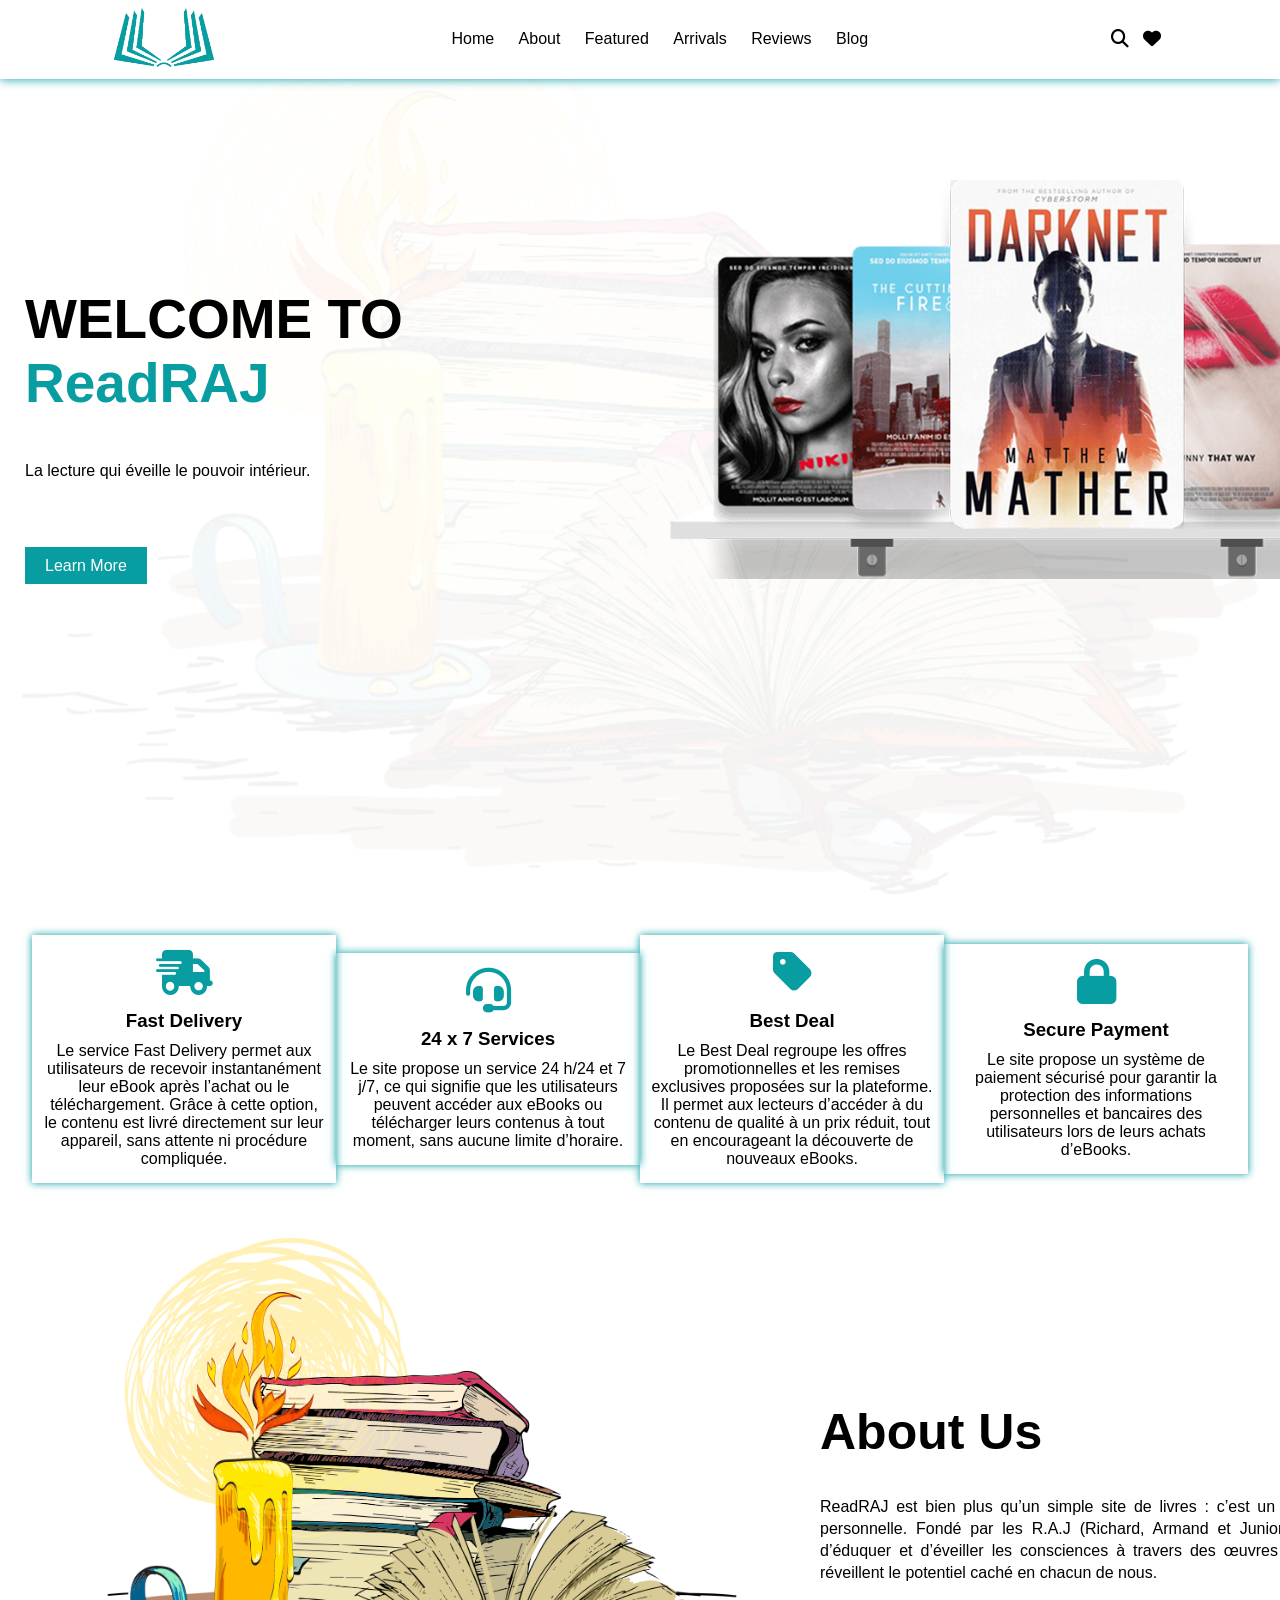
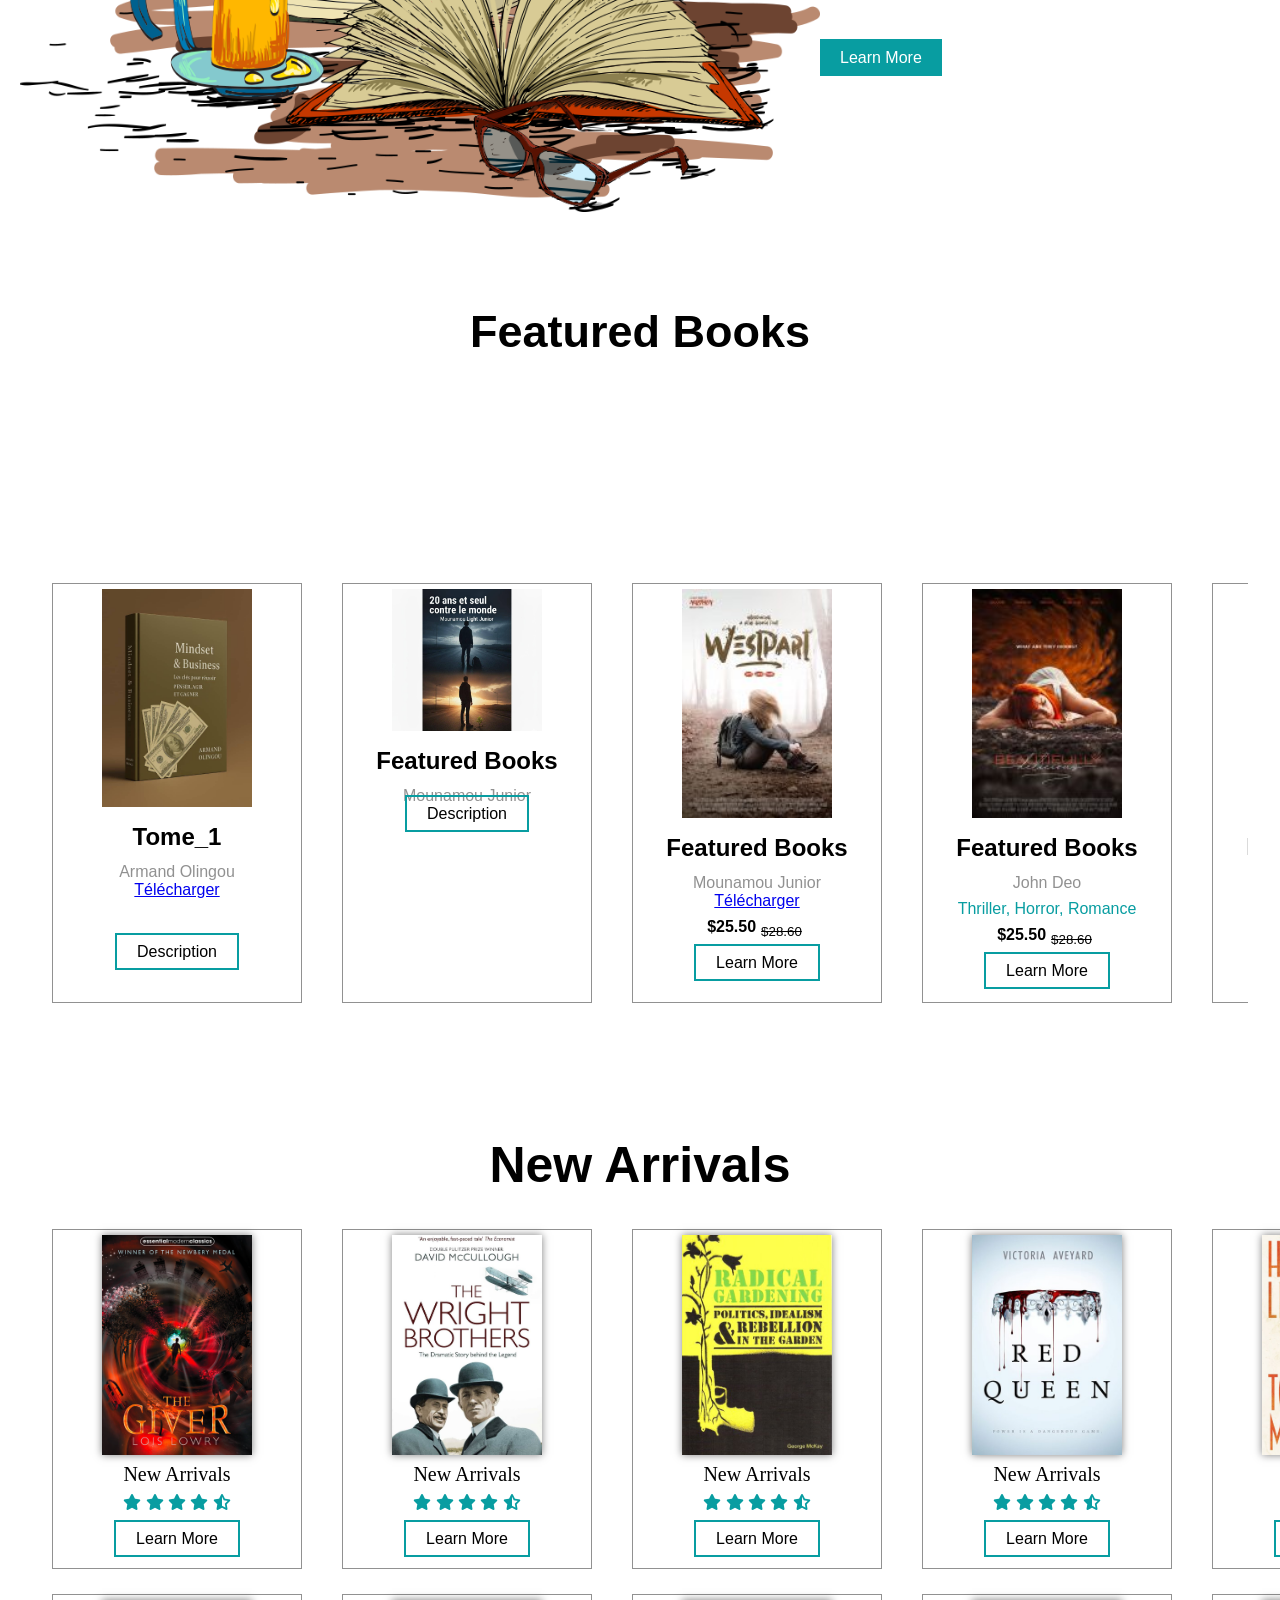
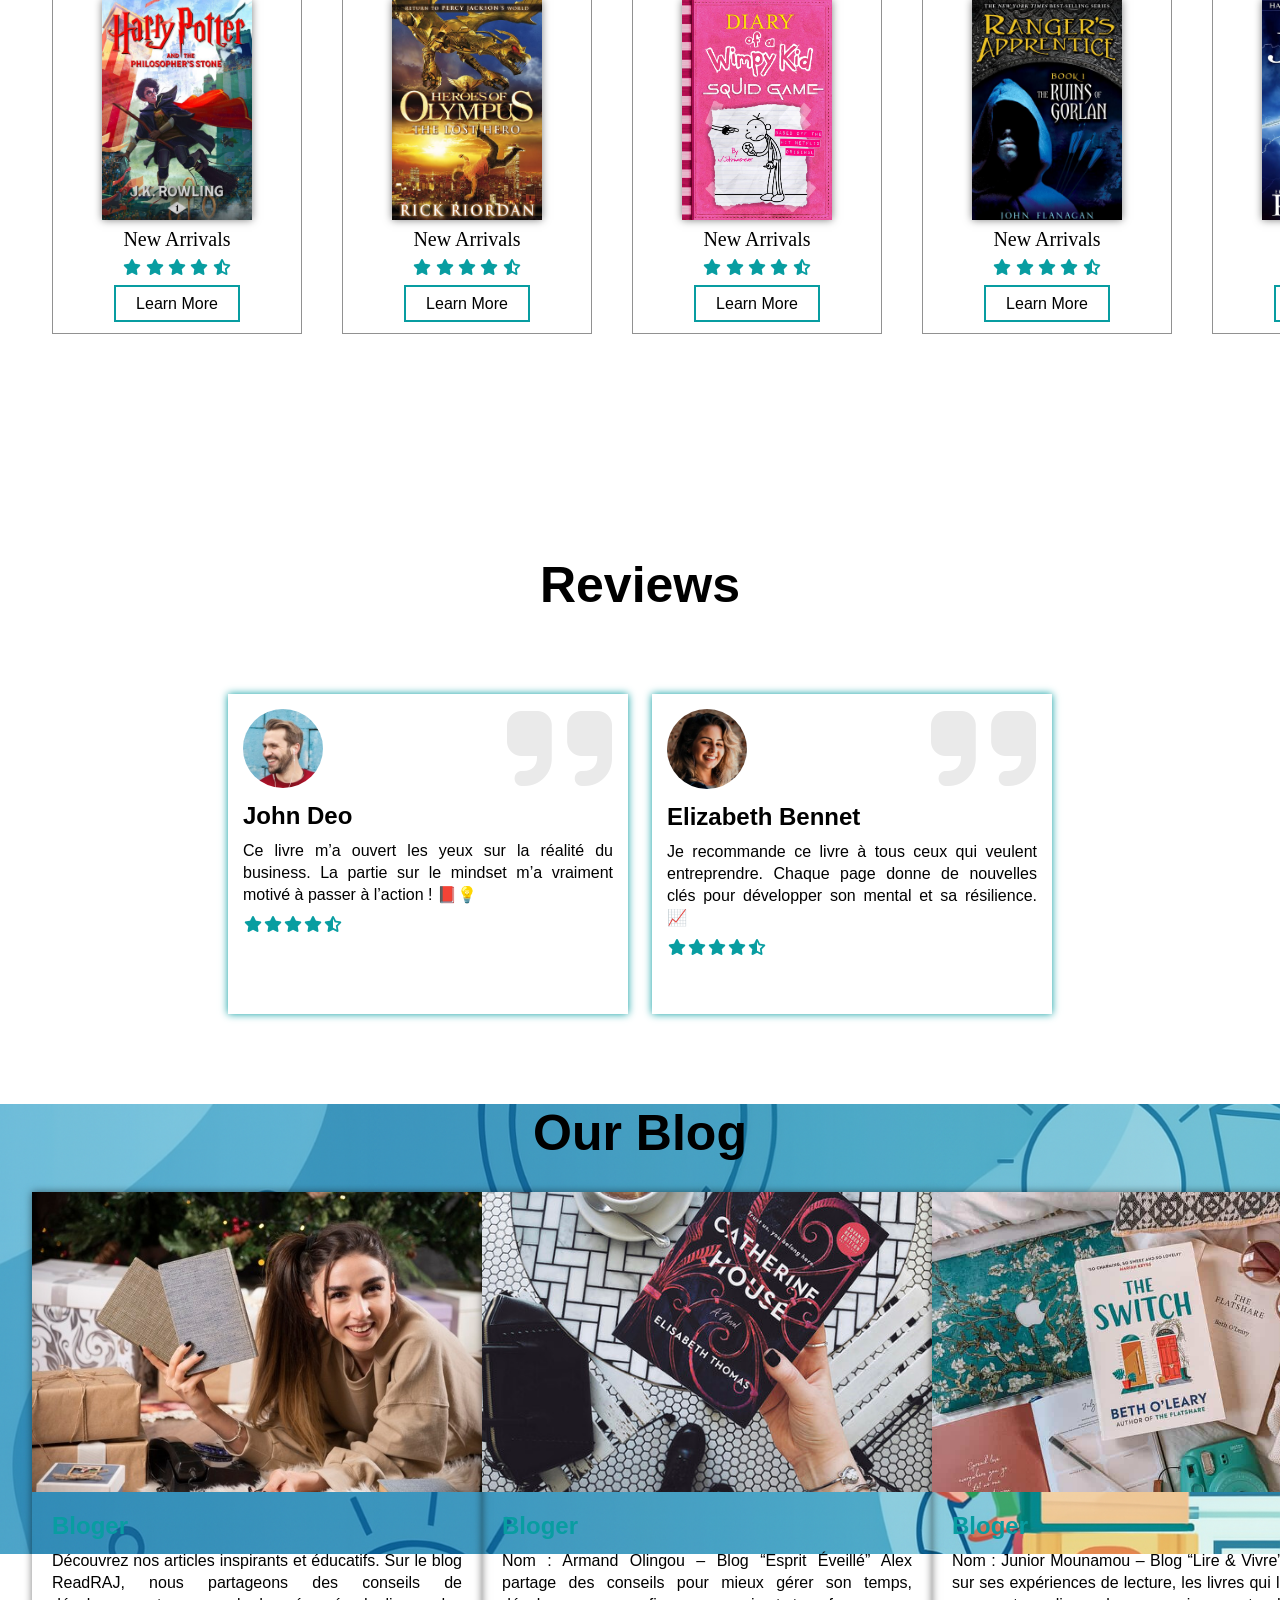
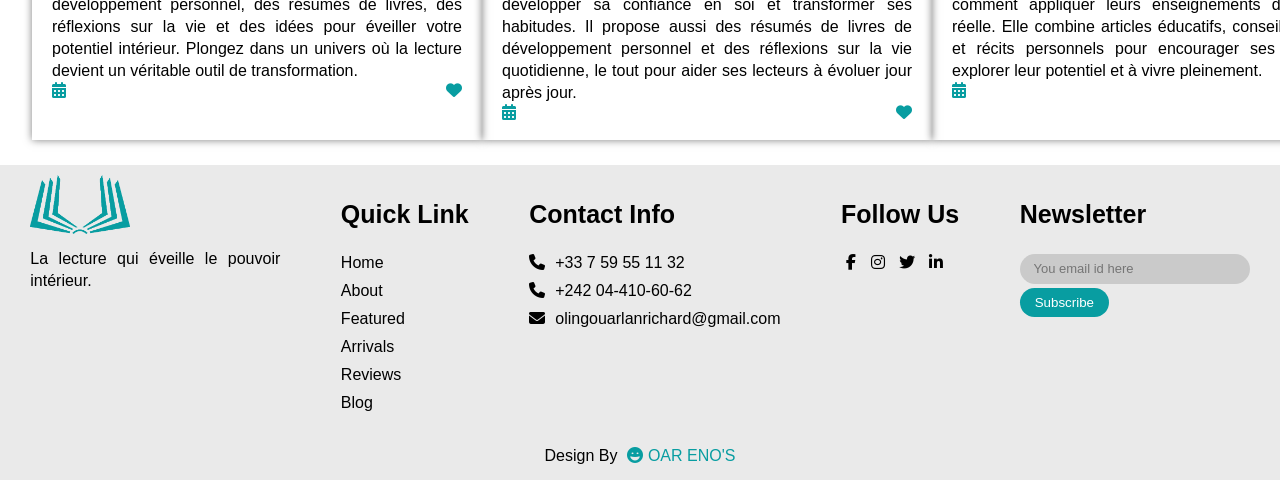
==== index.html @ ecb9e9c8 "Update index.html" ====
<!DOCTYPE html>
<html lang="en">

<head>
    <meta charset="UTF-8">
    <meta http-equiv="X-UA-Compatible" content="IE=edge">
    <meta name="viewport" content="width=device-width, initial-scale=1.0">

    <title>Book Store Website</title>
    <link rel="stylesheet" href="style.css">
    <link rel="stylesheet" href="https://cdnjs.cloudflare.com/ajax/libs/font-awesome/6.1.1/css/all.min.css"
        integrity="sha512-KfkfwYDsLkIlwQp6LFnl8zNdLGxu9YAA1QvwINks4PhcElQSvqcyVLLD9aMhXd13uQjoXtEKNosOWaZqXgel0g=="
        crossorigin="anonymous" referrerpolicy="no-referrer" />


</head>

<body>

    <section>

        <nav>

            <div class="logo">
                <img src="image/logo.png">
            </div>

            <ul>
                <li><a href="#Home">Home</a></li>
                <li><a href="#About">About</a></li>
                <li><a href="#Featured">Featured</a></li>
                <li><a href="#Arrivals">Arrivals</a></li>
                <li><a href="#Reviews">Reviews</a></li>
                <li><a href="#Blog">Blog</a></li>
            </ul>

            <div class="social_icon">
                <i class="fa-solid fa-magnifying-glass"></i>
                <i class="fa-solid fa-heart"></i>
            </div>

        </nav>

        <div class="main">

            <div class="main_tag">
                <h1>WELCOME TO<br><span>ReadRAJ</span></h1>

                <p>
                    La lecture qui éveille le pouvoir intérieur.
                </p>
                <a href="#" class="main_btn">Learn More</a>

            </div>

            <div class="main_img">
                <img src="image/table.png">
            </div>

        </div>

    </section>




    <!--Services-->

    <div class="services">

        <div class="services_box">

            <div class="services_card">
                <i class="fa-solid fa-truck-fast"></i>
                <h3>Fast Delivery</h3>
                <p>
                    Le service Fast Delivery permet aux utilisateurs de recevoir instantanément leur eBook après l’achat
                    ou le téléchargement. Grâce à cette option, le contenu est livré directement sur leur appareil, sans
                    attente ni procédure compliquée.
                </p>
            </div>

            <div class="services_card">
                <i class="fa-solid fa-headset"></i>
                <h3>24 x 7 Services</h3>
                <p>
                    Le site propose un service 24 h/24 et 7 j/7, ce qui signifie que les utilisateurs peuvent accéder
                    aux eBooks ou télécharger leurs contenus à tout moment, sans aucune limite d’horaire.
                </p>
            </div>

            <div class="services_card">
                <i class="fa-solid fa-tag"></i>
                <h3>Best Deal</h3>
                <p>
                    Le Best Deal regroupe les offres promotionnelles et les remises exclusives proposées sur la
                    plateforme. Il permet aux lecteurs d’accéder à du contenu de qualité à un prix réduit, tout en
                    encourageant la découverte de nouveaux eBooks.
                </p>
            </div>

            <div class="services_card">
                <i class="fa-solid fa-lock"></i>
                <h3>Secure Payment</h3>
                <p>
                    Le site propose un système de paiement sécurisé pour garantir la protection des informations
                    personnelles et bancaires des utilisateurs lors de leurs achats d’eBooks.
                </p>
            </div>

        </div>

    </div>




    <!--About-->

    <div class="about">

        <div class="about_image">
            <img src="image/about.png">
        </div>
        <div class="about_tag">
            <h1>About Us</h1>
            <p>
                ReadRAJ est bien plus qu’un simple site de livres : c’est un espace de transformation personnelle.
                Fondé par les R.A.J (Richard, Armand et Junior) pour mission d’inspirer, d’éduquer et d’éveiller les
                consciences à travers des
                œuvres qui nourrissent l’esprit et réveillent le potentiel caché en chacun de nous.

            </p>

            <a href="#" class="about_btn">Learn More</a>
        </div>

    </div>





    <!--Books-->

    <div class="featured_boks">

        <h1>Featured Books</h1>

        <div class="featured_book_box">

            <div class="featured_book_card">

                <div class="featurde_book_img">
                    <img src="image/Ebook_Armand.jpg">
                </div>

                <div class="featurde_book_tag">
                    <h2>Tome_1</h2>
                    <p class="writer">Armand Olingou</p>

                    <!-- Téléchargement -->
                    <a href="files/e-Book Business.pdf" class="download_btn" download>Télécharger</a>
                    <p class="book_price"><sub><del></del></sub></p>
                    
                    <a href="index.html-description.html" class="f_btn">Description</a>
<!--
                    <a href="#" class="f_btn" onclick="toggleDescription('desc1'); return false;"></a>

            -->      

                </div>

            </div>

            <div class="featured_book_card">

                <div class="featurde_book_img">
                    <img src="image/Junior.jpg">
                </div>

                <div class="featurde_book_tag">
                    <h2>Featured Books</h2>
                    <p class="writer">Mounamou Junior</p>

                    <!-- Téléchargement 
                    <a href="files/20 ANS ET SEUL CONTRE LE.pdf" class="download_btn" onclick="notAvailable(); return false;">Télécharger</a>
-->
                    <a href="#" class="f_btn">Description</a>
                </div>

            </div>

            <div class="featured_book_card">

                <div class="featurde_book_img">
                    <img src="image/book_3.jpg" alt="Book Title" loading="lazy">
                </div>

                <div class="featurde_book_tag">
                    <h2>Featured Books</h2>
                    <p class="writer">Mounamou Junior</p>

                    <!-- Téléchargement -->
                    <a href="files/book1.pdf" class="download_btn" download>Télécharger</a>

                    <p class="book_price">$25.50<sub><del>$28.60</del></sub></p>
                    <a href="#" class="f_btn">Learn More</a>

                </div>

            </div>

            <div class="featured_book_card">

                <div class="featurde_book_img">
                    <img src="image/book_4.jpg">
                </div>

                <div class="featurde_book_tag">
                    <h2>Featured Books</h2>
                    <p class="writer">John Deo</p>
                    <div class="categories">Thriller, Horror, Romance</div>
                    <p class="book_price">$25.50<sub><del>$28.60</del></sub></p>
                    <a href="#" class="f_btn">Learn More</a>
                </div>

            </div>

            <div class="featured_book_card">

                <div class="featurde_book_img">
                    <img src="image/book_5.jpg">
                </div>

                <div class="featurde_book_tag">
                    <h2>Featured Books</h2>
                    <p class="writer">John Deo</p>
                    <div class="categories">Thriller, Horror, Romance</div>
                    <p class="book_price">$25.50<sub><del>$28.60</del></sub></p>
                    <a href="#" class="f_btn">Learn More</a>
                </div>

            </div>

            <!--

            <div class="featured_book_card">

                <div class="featurde_book_img">
                    <img src="image/book_6.jpg">
                </div>

                <div class="featurde_book_tag">
                    <h2>Featured Books</h2>
                    <p class="writer">John Deo</p>
                    <div class="categories">Thriller, Horror, Romance</div>
                    <p class="book_price">$25.50<sub><del>$28.60</del></sub></p>
                    <a href="#" class="f_btn">Learn More</a>
                </div>

            </div>


         

            <div class="featured_book_card">

                <div class="featurde_book_img">
                    <img src="image/book_7.png">
                </div>

                <div class="featurde_book_tag">
                    <h2>Featured Books</h2>
                    <p class="writer">John Deo</p>
                    <div class="categories">Thriller, Horror, Romance</div>
                    <p class="book_price">$25.50<sub><del>$28.60</del></sub></p>
                    <a href="#" class="f_btn">Learn More</a>
                </div>

            </div>

            <div class="featured_book_card">

                <div class="featurde_book_img">
                    <img src="image/book_8.png">
                </div>

                <div class="featurde_book_tag">
                    <h2>Featured Books</h2>
                    <p class="writer">John Deo</p>
                    <div class="categories">Thriller, Horror, Romance</div>
                    <p class="book_price">$25.50<sub><del>$28.60</del></sub></p>
                    <a href="#" class="f_btn">Learn More</a>
                </div>

            </div>

            <div class="featured_book_card">

                <div class="featurde_book_img">
                    <img src="image/book_9.jpg">
                </div>

                <div class="featurde_book_tag">
                    <h2>Featured Books</h2>
                    <p class="writer">John Deo</p>
                    <div class="categories">Thriller, Horror, Romance</div>
                    <p class="book_price">$25.50<sub><del>$28.60</del></sub></p>
                    <a href="#" class="f_btn">Learn More</a>
                </div>

            </div>

            <div class="featured_book_card">

                <div class="featurde_book_img">
                    <img src="image/book_10.png">
                </div>

                <div class="featurde_book_tag">
                    <h2>Featured Books</h2>
                    <p class="writer">John Deo</p>
                    <div class="categories">Thriller, Horror, Romance</div>
                    <p class="book_price">$25.50<sub><del>$28.60</del></sub></p>
                    <a href="#" class="f_btn">Learn More</a>
                </div>

            </div>

            <div class="featured_book_card">

                <div class="featurde_book_img">
                    <img src="image/book_11.jpg">
                </div>

                <div class="featurde_book_tag">
                    <h2>Featured Books</h2>
                    <p class="writer">John Deo</p>
                    <div class="categories">Thriller, Horror, Romance</div>
                    <p class="book_price">$25.50<sub><del>$28.60</del></sub></p>
                    <a href="#" class="f_btn">Learn More</a>
                </div>

            </div>

            <div class="featured_book_card">

                <div class="featurde_book_img">
                    <img src="image/book_12.png">
                </div>

                <div class="featurde_book_tag">
                    <h2>Featured Books</h2>
                    <p class="writer">John Deo</p>
                    <div class="categories">Thriller, Horror, Romance</div>
                    <p class="book_price">$25.50<sub><del>$28.60</del></sub></p>
                    <a href="#" class="f_btn">Learn More</a>
                </div>

            </div>

           

            <div class="featured_book_card">

                <div class="featurde_book_img">
                    <img src="image/book_13.png">
                </div>

                <div class="featurde_book_tag">
                    <h2>Featured Books</h2>
                    <p class="writer">John Deo</p>
                    <div class="categories">Thriller, Horror, Romance</div>
                    <p class="book_price">$25.50<sub><del>$28.60</del></sub></p>
                    <a href="#" class="f_btn">Learn More</a>
                </div>

            </div>

            <div class="featured_book_card">

                <div class="featurde_book_img">
                    <img src="image/book_14.png">
                </div>

                <div class="featurde_book_tag">
                    <h2>Featured Books</h2>
                    <p class="writer">John Deo</p>
                    <div class="categories">Thriller, Horror, Romance</div>
                    <p class="book_price">$25.50<sub><del>$28.60</del></sub></p>
                    <a href="#" class="f_btn">Learn More</a>
                </div>

            </div>

             -->

            <div class="featured_book_card">

                <div class="featurde_book_img">
                    <img src="image/book_15.png">
                </div>

                <div class="featurde_book_tag">
                    <h2>Featured Books</h2>
                    <p class="writer">John Deo</p>
                    <div class="categories">Thriller, Horror, Romance</div>
                    <p class="book_price">$25.50<sub><del>$28.60</del></sub></p>
                    <a href="#" class="f_btn">Learn More</a>
                </div>

            </div>



        </div>

    </div>




    <!--Arrivals-->

    <div class="arrivals">
        <h1>New Arrivals</h1>

        <div class="arrivals_box">

            <div class="arrivals_card">
                <div class="arrivals_image">
                    <img src="image/arrival_1.jpg">
                </div>
                <div class="arrivals_tag">
                    <p>New Arrivals</p>
                    <div class="arrivals_icon">
                        <i class="fa-solid fa-star"></i>
                        <i class="fa-solid fa-star"></i>
                        <i class="fa-solid fa-star"></i>
                        <i class="fa-solid fa-star"></i>
                        <i class="fa-solid fa-star-half-stroke"></i>
                    </div>
                    <a href="#" class="arrivals_btn">Learn More</a>
                </div>
            </div>

            <div class="arrivals_card">
                <div class="arrivals_image">
                    <img src="image/arrival_2.jpg">
                </div>
                <div class="arrivals_tag">
                    <p>New Arrivals</p>
                    <div class="arrivals_icon">
                        <i class="fa-solid fa-star"></i>
                        <i class="fa-solid fa-star"></i>
                        <i class="fa-solid fa-star"></i>
                        <i class="fa-solid fa-star"></i>
                        <i class="fa-solid fa-star-half-stroke"></i>
                    </div>
                    <a href="#" class="arrivals_btn">Learn More</a>
                </div>
            </div>

            <div class="arrivals_card">
                <div class="arrivals_image">
                    <img src="image/arrival_3.jpg">
                </div>
                <div class="arrivals_tag">
                    <p>New Arrivals</p>
                    <div class="arrivals_icon">
                        <i class="fa-solid fa-star"></i>
                        <i class="fa-solid fa-star"></i>
                        <i class="fa-solid fa-star"></i>
                        <i class="fa-solid fa-star"></i>
                        <i class="fa-solid fa-star-half-stroke"></i>
                    </div>
                    <a href="#" class="arrivals_btn">Learn More</a>
                </div>
            </div>

            <div class="arrivals_card">
                <div class="arrivals_image">
                    <img src="image/arrival_4.jpg">
                </div>
                <div class="arrivals_tag">
                    <p>New Arrivals</p>
                    <div class="arrivals_icon">
                        <i class="fa-solid fa-star"></i>
                        <i class="fa-solid fa-star"></i>
                        <i class="fa-solid fa-star"></i>
                        <i class="fa-solid fa-star"></i>
                        <i class="fa-solid fa-star-half-stroke"></i>
                    </div>
                    <a href="#" class="arrivals_btn">Learn More</a>
                </div>
            </div>

            <div class="arrivals_card">
                <div class="arrivals_image">
                    <img src="image/arrival_5.jpg">
                </div>
                <div class="arrivals_tag">
                    <p>New Arrivals</p>
                    <div class="arrivals_icon">
                        <i class="fa-solid fa-star"></i>
                        <i class="fa-solid fa-star"></i>
                        <i class="fa-solid fa-star"></i>
                        <i class="fa-solid fa-star"></i>
                        <i class="fa-solid fa-star-half-stroke"></i>
                    </div>
                    <a href="#" class="arrivals_btn">Learn More</a>
                </div>
            </div>

            <div class="arrivals_card">
                <div class="arrivals_image">
                    <img src="image/arrival_6.jpg">
                </div>
                <div class="arrivals_tag">
                    <p>New Arrivals</p>
                    <div class="arrivals_icon">
                        <i class="fa-solid fa-star"></i>
                        <i class="fa-solid fa-star"></i>
                        <i class="fa-solid fa-star"></i>
                        <i class="fa-solid fa-star"></i>
                        <i class="fa-solid fa-star-half-stroke"></i>
                    </div>
                    <a href="#" class="arrivals_btn">Learn More</a>
                </div>
            </div>

            <div class="arrivals_card">
                <div class="arrivals_image">
                    <img src="image/arrival_7.jpg">
                </div>
                <div class="arrivals_tag">
                    <p>New Arrivals</p>
                    <div class="arrivals_icon">
                        <i class="fa-solid fa-star"></i>
                        <i class="fa-solid fa-star"></i>
                        <i class="fa-solid fa-star"></i>
                        <i class="fa-solid fa-star"></i>
                        <i class="fa-solid fa-star-half-stroke"></i>
                    </div>
                    <a href="#" class="arrivals_btn">Learn More</a>
                </div>
            </div>

            <div class="arrivals_card">
                <div class="arrivals_image">
                    <img src="image/arrival_8.webp">
                </div>
                <div class="arrivals_tag">
                    <p>New Arrivals</p>
                    <div class="arrivals_icon">
                        <i class="fa-solid fa-star"></i>
                        <i class="fa-solid fa-star"></i>
                        <i class="fa-solid fa-star"></i>
                        <i class="fa-solid fa-star"></i>
                        <i class="fa-solid fa-star-half-stroke"></i>
                    </div>
                    <a href="#" class="arrivals_btn">Learn More</a>
                </div>
            </div>

            <div class="arrivals_card">
                <div class="arrivals_image">
                    <img src="image/arrival_9.jpg">
                </div>
                <div class="arrivals_tag">
                    <p>New Arrivals</p>
                    <div class="arrivals_icon">
                        <i class="fa-solid fa-star"></i>
                        <i class="fa-solid fa-star"></i>
                        <i class="fa-solid fa-star"></i>
                        <i class="fa-solid fa-star"></i>
                        <i class="fa-solid fa-star-half-stroke"></i>
                    </div>
                    <a href="#" class="arrivals_btn">Learn More</a>
                </div>
            </div>

            <div class="arrivals_card">
                <div class="arrivals_image">
                    <img src="image/arrival_10.jpg">
                </div>
                <div class="arrivals_tag">
                    <p>New Arrivals</p>
                    <div class="arrivals_icon">
                        <i class="fa-solid fa-star"></i>
                        <i class="fa-solid fa-star"></i>
                        <i class="fa-solid fa-star"></i>
                        <i class="fa-solid fa-star"></i>
                        <i class="fa-solid fa-star-half-stroke"></i>
                    </div>
                    <a href="#" class="arrivals_btn">Learn More</a>
                </div>
            </div>

        </div>

    </div>





    <!--reviews-->

    <div class="reviews">
        <h1>Reviews</h1>

        <div class="review_box">

            <div class="review_card">
                <i class="fa-solid fa-quote-right"></i>
                <div class="card_top">
                    <img src="image/review_1.png">
                </div>
                <div class="card">
                    <h2>John Deo</h2>
                    <p>Ce livre m’a ouvert les yeux sur la réalité du business. La partie sur le mindset m’a vraiment
                        motivé à passer à l’action ! 📕💡
                    </p>
                    <div class="review_icon">
                        <i class="fa-solid fa-star"></i>
                        <i class="fa-solid fa-star"></i>
                        <i class="fa-solid fa-star"></i>
                        <i class="fa-solid fa-star"></i>
                        <i class="fa-solid fa-star-half-stroke"></i>
                    </div>
                </div>
            </div>
            <!--
            <div class="review_card">
                <i class="fa-solid fa-quote-right"></i>
                <div class="card_top">
                    <img src="image/review_2.png">
                </div>
                <div class="card">
                    <h2>John Deo</h2>
                    <p>Lorem ipsum dolor sit amet, consectetur adipisicing elit. Natus eos doloribus iure
                        distinctio! Eos dolorem quam, nisi amet saepe totam, quas quidem laboriosam dolore,
                        tenetur itaque nostrum voluptas excepturi aut.
                    </p>
                    <div class="review_icon">
                        <i class="fa-solid fa-star"></i>
                        <i class="fa-solid fa-star"></i>
                        <i class="fa-solid fa-star"></i>
                        <i class="fa-solid fa-star"></i>
                        <i class="fa-solid fa-star-half-stroke"></i>
                    </div>
                </div>
            </div>

            <div class="review_card">
                <i class="fa-solid fa-quote-right"></i>
                <div class="card_top">
                    <img src="image/review_3.png">
                </div>
                <div class="card">
                    <h2>John Deo</h2>
                    <p>Lorem ipsum dolor sit amet, consectetur adipisicing elit. Natus eos doloribus iure
                        distinctio! Eos dolorem quam, nisi amet saepe totam, quas quidem laboriosam dolore,
                        tenetur itaque nostrum voluptas excepturi aut.
                    </p>
                    <div class="review_icon">
                        <i class="fa-solid fa-star"></i>
                        <i class="fa-solid fa-star"></i>
                        <i class="fa-solid fa-star"></i>
                        <i class="fa-solid fa-star"></i>
                        <i class="fa-solid fa-star-half-stroke"></i>
                    </div>
                </div>
            </div>
   -->
            <div class="review_card">
                <i class="fa-solid fa-quote-right"></i>
                <div class="card_top">
                    <img src="image/review_4.png">
                </div>
                <div class="card">
                    <h2>Elizabeth Bennet</h2>
                    <p>Je recommande ce livre à tous ceux qui veulent entreprendre. Chaque page donne de nouvelles clés
                        pour développer son mental et sa résilience. 📈
                    </p>
                    <div class="review_icon">
                        <i class="fa-solid fa-star"></i>
                        <i class="fa-solid fa-star"></i>
                        <i class="fa-solid fa-star"></i>
                        <i class="fa-solid fa-star"></i>
                        <i class="fa-solid fa-star-half-stroke"></i>
                    </div>
                </div>
            </div>

        </div>

    </div>



    <!--Banner-->

    <div class="banner">
        <!--
        <a href="#" class="banner_btn">Learn More</a>
    </div>


-->


        <!--Blog-->

        <div class="blog">
            <h1>Our Blog</h1>
            <div class="blog_box">

                <div class="blog_card">
                    <div class="blog_img">
                        <img src="image/blog_1.jpg">
                    </div>
                    <div class="blog_tag">
                        <h2>Bloger</h2>
                        <p>
                            Découvrez nos articles inspirants et éducatifs. Sur le blog ReadRAJ, nous partageons des
                            conseils de développement personnel, des résumés de livres, des réflexions sur la vie et des
                            idées pour éveiller votre potentiel intérieur. Plongez dans un univers où la lecture devient
                            un
                            véritable outil de transformation.
                        </p>
                        <div class="blog_icon">
                            <i class="fa-solid fa-calendar-days"></i>
                            <i class="fa-solid fa-heart"></i>
                        </div>
                    </div>
                </div>

                <div class="blog_card">
                    <div class="blog_img">
                        <img src="image/blog_2.jpg">
                    </div>
                    <div class="blog_tag">
                        <h2>Bloger</h2>
                        <p>
                            Nom : Armand Olingou – Blog “Esprit Éveillé”
                            Alex partage des conseils pour mieux gérer son temps, développer sa confiance en soi et
                            transformer ses habitudes. Il propose aussi des résumés de livres de développement personnel
                            et
                            des réflexions sur la vie quotidienne, le tout pour aider ses lecteurs à évoluer jour après
                            jour.
                        </p>
                        <div class="blog_icon">
                            <i class="fa-solid fa-calendar-days"></i>
                            <i class="fa-solid fa-heart"></i>
                        </div>
                    </div>
                </div>

                <div class="blog_card">
                    <div class="blog_img">
                        <img src="image/blog_3.jpg">
                    </div>
                    <div class="blog_tag">
                        <h2>Bloger</h2>
                        <p>
                            Nom : Junior Mounamou – Blog “Lire & Vivre”
                            Clara écrit sur ses expériences de lecture, les livres qui l’inspirent et comment appliquer
                            leurs enseignements dans la vie réelle. Elle combine articles éducatifs, conseils pratiques
                            et
                            récits personnels pour encourager ses lecteurs à explorer leur potentiel et à vivre
                            pleinement.
                        </p>
                        <div class="blog_icon">
                            <i class="fa-solid fa-calendar-days"></i>
                            <i class="fa-solid fa-heart"></i>
                        </div>
                    </div>
                </div>

            </div>
        </div>





        <!--Footer-->

        <footer>
            <div class="footer_main">

                <div class="tag">
                    <img src="image/logo.png">
                    <p>
                        La lecture qui éveille le pouvoir intérieur.
                    </p>

                </div>

                <div class="tag">
                    <h1>Quick Link</h1>
                    <a href="#">Home</a>
                    <a href="#">About</a>
                    <a href="#">Featured</a>
                    <a href="#">Arrivals</a>
                    <a href="#">Reviews</a>
                    <a href="#">Blog</a>

                </div>

                <div class="tag">
                    <h1>Contact Info</h1>
                    <a href="#"><i class="fa-solid fa-phone"></i>+33 7 59 55 11 32</a>
                    <a href="#"><i class="fa-solid fa-phone"></i>+242 04-410-60-62</a>
                    <a href="#"><i class="fa-solid fa-envelope"></i>olingouarlanrichard@gmail.com</a>

                </div>

                <div class="tag">
                    <h1>Follow Us</h1>
                    <div class="social_link">
                        <i class="fa-brands fa-facebook-f"></i>
                        <i class="fa-brands fa-instagram"></i>
                        <i class="fa-brands fa-twitter"></i>
                        <i class="fa-brands fa-linkedin-in"></i>
                    </div>

                </div>

                <div class="tag">
                    <h1>Newsletter</h1>
                    <div class="search_bar">
                        <input type="text" placeholder="You email id here">
                        <button type="submit">Subscribe</button>
                    </div>
                </div>

            </div>

            <p class="end">Design By<span><i class="fa-solid fa-face-grin"></i> OAR ENO'S</span></p>

        </footer>

        <!-- Tout mon HTML ici -->

        <script>
            function toggleDescription(id) {
                var desc = document.getElementById(id);
                if (desc.style.display === "block") {
                    desc.style.display = "none";
                } else {
                    desc.style.display = "block";
                }
            }
            // Message téléchargement non dispo
            function notAvailable() {
                alert("🚫 Le téléchargement n’est pas encore disponible !");
            }
        </script>
</body>

</html>





</body>


</html>
---- style.css ----
*{
    margin: 0;
    padding: 0;
    box-sizing: border-box;
    font-family: sans-serif;
}

section{
    width: 100%;
    height: 100vh;
    background-image: url(image/bg.png);
    background-size: cover;
    background-position: center;
}

section nav{
    width: 100%;
    display: flex;
    align-items: center;
    justify-content: space-around;
    box-shadow: 0 0 10px #089da1;
    background: #fff;
    position: fixed;
    left: 0;
    z-index: 100;
}

section nav .logo img{
    width: 100px;
    cursor: pointer;
    margin: 8px 0;
}

section nav ul{
    list-style: none;
}

section nav li{
    display: inline-block;
    padding: 0 10px;
}

section nav li a{
    text-decoration: none;
    color: #000;
}

section nav li a:hover{
    color: #089da1;
}

section nav .social_icon i{
    margin: 0 5px;
    font-size: 18px;
}

section nav .social_icon i:hover{
    color: #089da1;
    cursor: pointer;
}

section .main{
    display: flex;
    align-items: center;
    justify-content: space-around;
    position: relative;
    top: 10%;
}

section .main h1{
    position: relative;
    font-size: 55px;
    top: 80px;
    left: 25px;
}

section .main h1 span{
    color: #089da1;
}

section .main p{
    width: 650px;
    text-align: justify;
    line-height: 22px;
    position: relative;
    top: 125px;
    left: 25px;
}

section .main .main_tag .main_btn{
    background: #089da1;
    padding: 10px 20px;
    position: relative;
    top: 200px;
    left: 25px;
    color: #fff;
    text-decoration: none;
}

section .main .main_img img{
    width: 780px;
    position: relative;
    top: 90px;
    left: 20px;
}




/*services*/

.services{
    width: 100%;
    height: auto;
    margin: 35px 0;
}

.services .services_box{
    width: 95%;
    margin: 0 auto;
    display: flex;
    align-items: center;
    justify-content: space-around;
}

.services .services_box .services_card{
    text-align: center;
    width: 310px;
    height: auto;
    box-shadow: 0 0 8px #089da1;
    padding: 15px 10px;
}

.services .services_box .services_card i{
    color: #089da1;
    font-size: 45px;
    margin-bottom: 15px;
    cursor: pointer;
}

.services .services_box .services_card h3{
    margin-bottom: 10px;
}




/*about*/

.about{
    width: 100%;
    height: auto;
    padding: 20px;
    display: flex;
    align-items: center;
    justify-content: space-around;
}

.about .about_image img{
    width: 800px;
}

.about .about_tag h1{
    font-size: 50px;
    position: relative;
    bottom: 35px;
}

.about .about_tag p{
    line-height: 22px;
    width: 650px;
    text-align: justify;
    margin-bottom: 15px;
}

.about .about_tag .about_btn{
    padding: 10px 20px;
    background: #089da1;
    color: #fff;
    text-decoration: none;
    position: relative;
    top: 50px;
}



/*Books*/

.featured_boks{
    width: 100%;
    height: 100vh;
    padding: 70px 0;
}

.featured_boks h1{
    display: flex;
    align-items: center;
    justify-content: center;
    margin-bottom: 30px;
    font-size: 45px;
}

.featured_boks .featured_book_box{
    width: 95%;
    height: 90vh;
    margin: 0 auto;
    display: grid;
    grid-template-columns: 1fr 1fr 1fr 1fr 1fr 1fr 1fr 1fr 1fr 1fr 1fr 1fr 1fr 1fr 1fr ;
    overflow: hidden;
    
}

.featured_boks .featured_book_box .featured_book_card{
    width: 250px;
    height: 420px;
    text-align: center;
    padding: 5px;
    border: 1px solid #919191;
    margin: auto 20px;
}

.featured_boks .featured_book_box .featured_book_card:hover{
    box-shadow: 0 0 5px #089da1;
}

.featured_boks .featured_book_box .featured_book_card .featurde_book_img img{
    width: 150px;
}

.featured_boks .featured_book_box .featured_book_card .featurde_book_tag h2{
    margin: 12px;
}

.featured_boks .featured_book_box .featured_book_card .featurde_book_tag .writer{
    color: #919191;
}

.featured_boks .featured_book_box .featured_book_card .featurde_book_tag .categories{
    color: #089da1;
    margin-top: 8px;
}

.featured_boks .featured_book_box .featured_book_card .featurde_book_tag .book_price{
    margin-top: 8px;
    font-weight: bold;
    margin-bottom: 15px;
}

.featured_boks .featured_book_box .featured_book_card .featurde_book_tag .book_price sub{
    font-weight: 100;
    padding: 0 5px;
}

.featured_boks .featured_book_box .featured_book_card .featurde_book_tag .f_btn{
    padding: 8px 20px;
    border: 2px solid #089da1;
    text-decoration: none;
    color: #000;

}
/* Description cachée au départ */
.description_box {
   display: none; /* cachée par défaut */
    width: 90%;
    max-height: 200px; /* hauteur visible avant le scroll */
    margin: 10px auto;
    padding: 10px;
    border: 1px solid #ccc;
    background-color: #f8f8f8;
    border-radius: 5px;
    overflow-y: auto; /* permet le scroll vertical */
    text-align: justify;
    line-height: 1.5;
}

/* Classe à ajouter pour afficher la description */
.description_box.show {
    max-height: 500px;       /* ajuster selon la longueur du texte */
    padding: 12px 15px;      /* padding complet */
}

::-webkit-scrollbar{
    width: 10px;
    height: 5px;
    
}

::-webkit-scrollbar-track{
    box-shadow: inset 0 0 8px rgba(0,0,0,0.2);
}

::-webkit-scrollbar-thumb{
    background: #089da1;
    border-radius: 10px;

}




/*arrivals*/

.arrivals{
    width: 100%;
    height: 100vh;
    margin-bottom: 35px;
}

.arrivals h1{
    font-size: 50px;
    text-align: center;
    margin-bottom: 35px;
}

.arrivals .arrivals_box{
    width: 95%;
    margin: 0 auto;
    display: grid;
    grid-template-columns: 1fr 1fr 1fr 1fr 1fr;
    grid-gap: 25px 0;
}

.arrivals .arrivals_box .arrivals_card{
    width: 250px;
    height: 340px;
    text-align: center;
    padding: 5px;
    border: 1px solid #919191;
    margin: auto 20px;
}

.arrivals .arrivals_box .arrivals_card:hover{
    box-shadow: 0 0 5px #089da1;
}

.arrivals .arrivals_box .arrivals_card .arrivals_image{
    width: 150px;
    height: 220px;
    margin: 0 auto;
    cursor: pointer;
    box-shadow: 0 0 8px rgba(0,0,0,0.5);
    overflow: hidden;
}

.arrivals .arrivals_box .arrivals_card .arrivals_image img{
    width: 100%;
    height: 100%;
    object-fit: cover;
    object-position: center;
    transition: 0.3s;
}

.arrivals .arrivals_box .arrivals_card:hover .arrivals_image img{
    transform: scale(1.1);
}

.arrivals .arrivals_box .arrivals_card .arrivals_tag p{
    font-family: queen of camelot;
    font-size: 20px;
    margin: 8px 0;
}

.arrivals .arrivals_box .arrivals_card .arrivals_tag .arrivals_icon{
    color: #089da1;
    margin-bottom: 18px;
}

.arrivals .arrivals_box .arrivals_card .arrivals_tag .arrivals_btn{
    padding: 8px 20px;
    border: 2px solid #089da1;
    text-decoration: none;
    color: #000;
}




/*reviews*/

.reviews{
    width: 100%;
    height: auto;
}

.reviews h1{
    text-align: center;
    font-size: 50px;
    margin-top: 120px;
}

.reviews .review_box{
    width: 95%;
    height: 50vh;
    margin: 15px auto;
    display: flex;
    align-items: center;
    justify-content: center;
}

.reviews .review_box .review_card{
    width: 400px;
    height: 320px;
    box-shadow: 0 0 8px #089da1;
    padding: 15px;
    margin: 0 12px;
}

.reviews .review_box .review_card i{
    float: right;
    font-size: 120px;
    position: relative;
    bottom: 20px;
    color: #eaeaea;
}

.reviews .review_box .review_card .card_top img{
    width: 80px;
    border-radius: 50%;
    margin-bottom: 10px;
}

.reviews .review_box .review_card .card p{
    margin: 10px 0 10px 0;
    text-align: justify;
    line-height: 22px;
}

.reviews .review_box .review_card .card .review_icon i{
    font-size: 16px;
    float: left;
    margin-top: 20px;
    color: #089da1;
    padding: 0 1px;
}




/*Banner*/

.banner{
    width: 100%;
    height: 50vh;
    background-image: url(image/banner.1.png);
    background-size: cover;
    background-position: center;
}

.banner .banner_btn{
    padding: 8px 20px;
    background: #089da1;
    text-decoration: none;
    color: #fff;
    position: relative;
    top: 70%;
    left: 7%;
}




/*Blog*/

.blog{
    width: 100%;
    height: auto;
    margin: 25px 0;
}

.blog h1{
    text-align: center;
    font-size: 50px;
    margin-bottom: 30px;
}

.blog .blog_box{
    width: 95%;
    margin: 0 auto;
    display: grid;
    grid-template-columns: 1fr 1fr 1fr;
}

.blog .blog_box .blog_card{
    margin: 0 auto;
    width: 450px;
    height: auto;
    box-shadow: 0 0 8px rgba(0,0,0,0.5);
}

.blog .blog_box .blog_card .blog_img{
    width: 450px;
    height: 300px;
    overflow: hidden;
}

.blog .blog_box .blog_card .blog_img img{
    width: 100%;
    height: 100%;
    object-fit: cover;
    object-position: center;
}

.blog .blog_box .blog_card .blog_tag{
    padding: 20px;
}

.blog .blog_box .blog_card .blog_tag h2{
    color: #089da1;
}

.blog .blog_box .blog_card .blog_tag p{
    margin-top: 10px;
    text-align: justify;
    line-height: 22px;
}

.blog .blog_box .blog_card .blog_tag .blog_icon{
    display: flex;
    align-items: center;
    justify-content: space-between;
    color: #089da1;
    cursor: pointer;
}




/*Footer*/

footer{
    width: 100%;
    background: #eaeaea;
}

footer .footer_main{
    width: 100%;
    display: flex;
    justify-content: space-around;
}

footer .footer_main .tag{
    margin: 10px 0;
}

footer .footer_main .tag img{
    width: 100px;
    margin-bottom: 10px;
}

footer .footer_main .tag p{
    width: 250px;
    line-height: 22px;
    text-align: justify;
}

footer .footer_main .tag h1{
    font-size: 25px;
    margin: 25px 0;
    color: #000;
}

footer .footer_main .tag a{
    display: block;
    color: black;
    text-decoration: none;
    margin: 10px 0;
}

footer .footer_main .tag i{
    margin-right: 10px;
}

footer .footer_main .tag .social_link i{
    margin: 0 5px;
}

footer .footer_main .tag .search_bar{
    width: 230px;
    height: 30px;
    background: rgba(202,202,202);
    border-radius: 25px;
}

footer .footer_main .tag .search_bar input{
    width: 200px;
    padding: 2px 0;
    position: relative;
    top: 17%;
    left: 6%;
    border: none;
    outline: none;
    font-size: 13px;
    background: none;
}

footer .footer_main .tag .search_bar button{
    padding: 7px 15px;
    background: #089da1;
    border: none;
    margin-top: 15px;
    border-radius: 25px;
    color: #fff;
    cursor: pointer;
}

footer .end{
    display: flex;
    align-items: center;
    justify-content: center;
    padding: 15px;
    color: #000;
}

footer .end span{
    color: #089da1;
    margin-left: 10px;
}
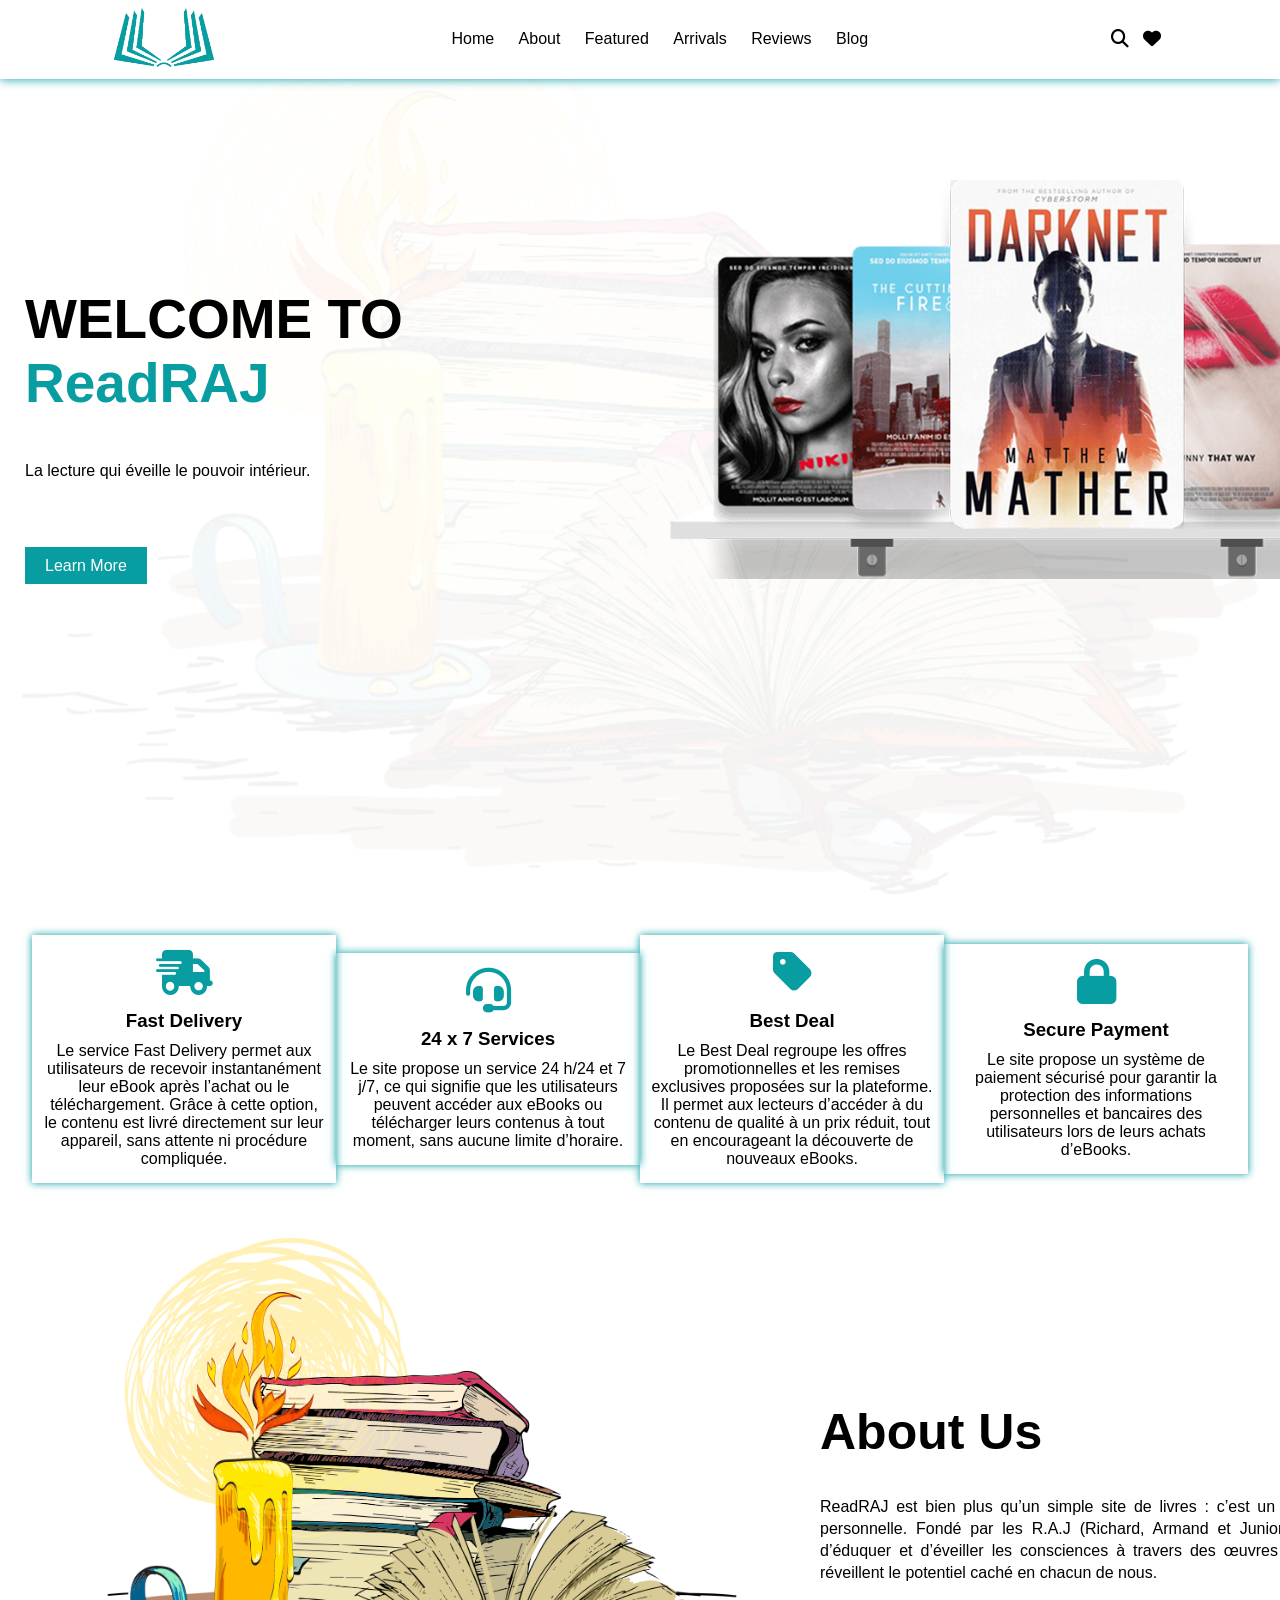
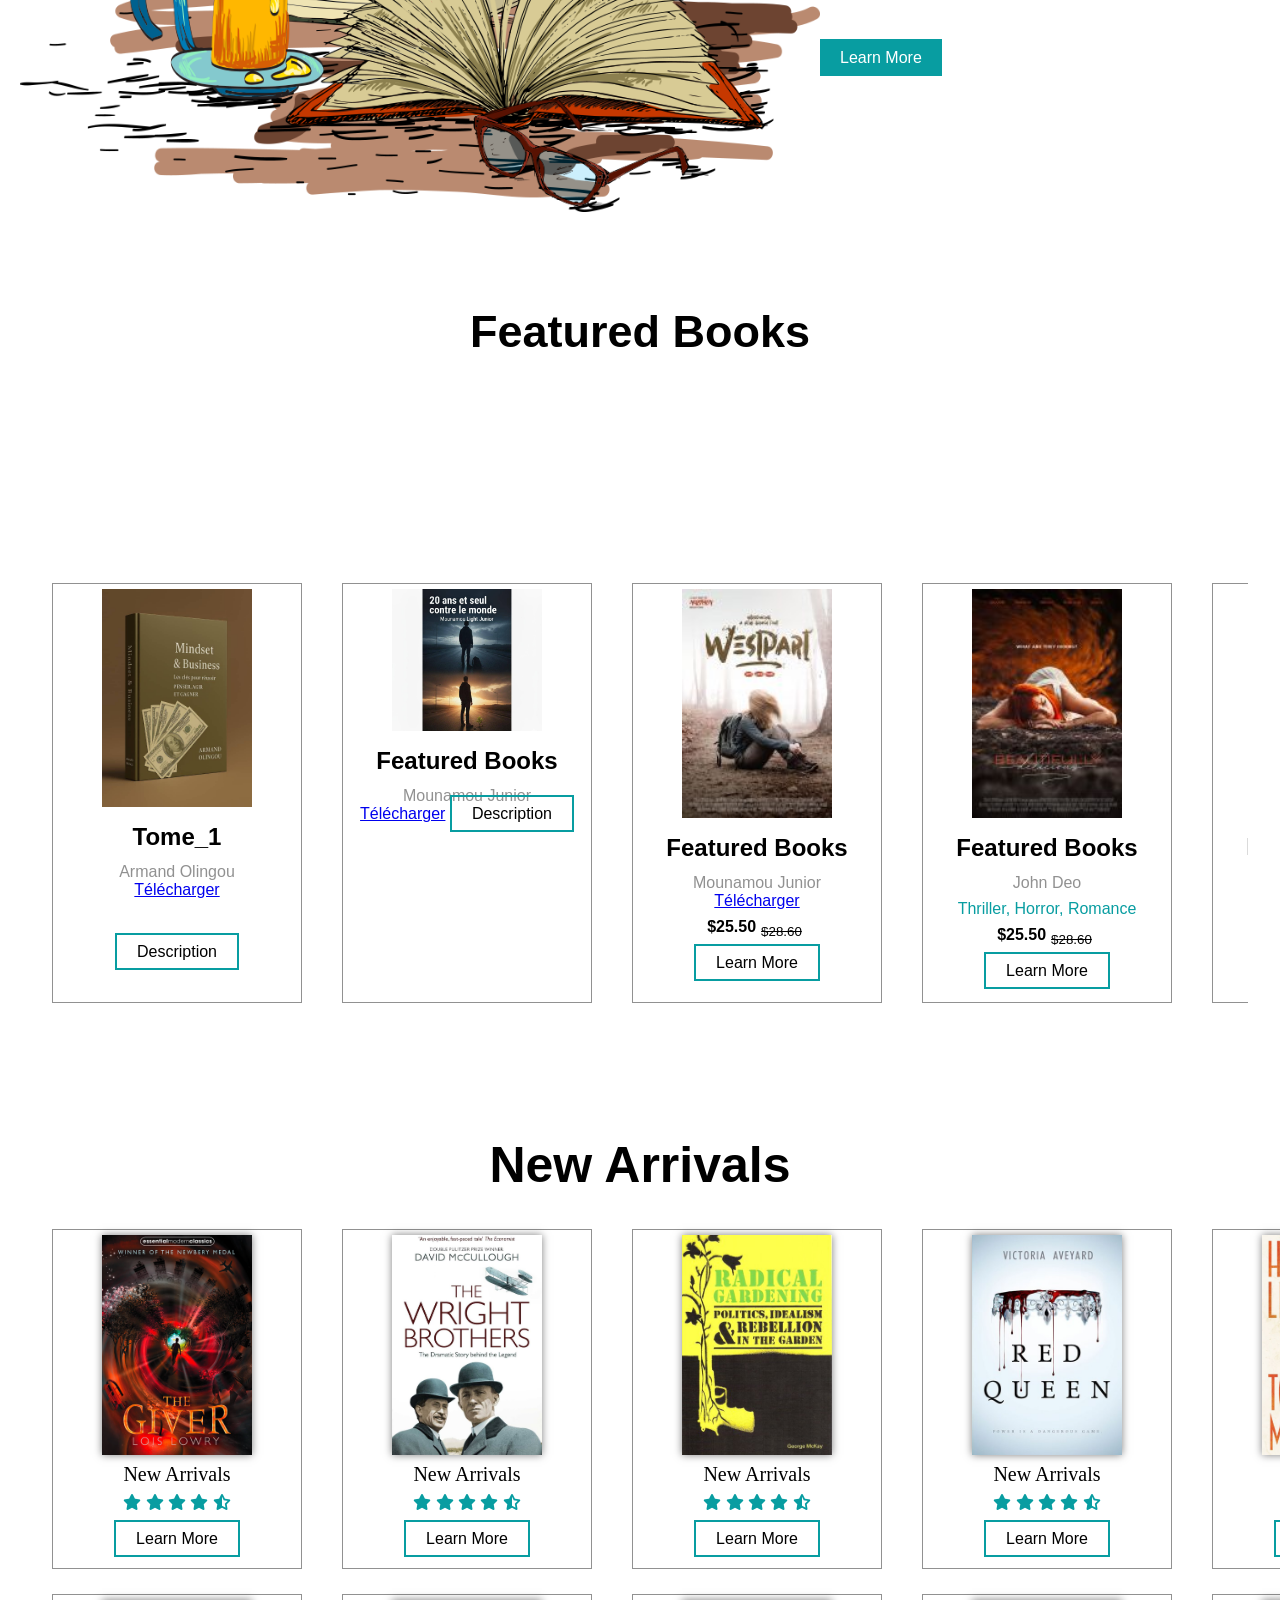
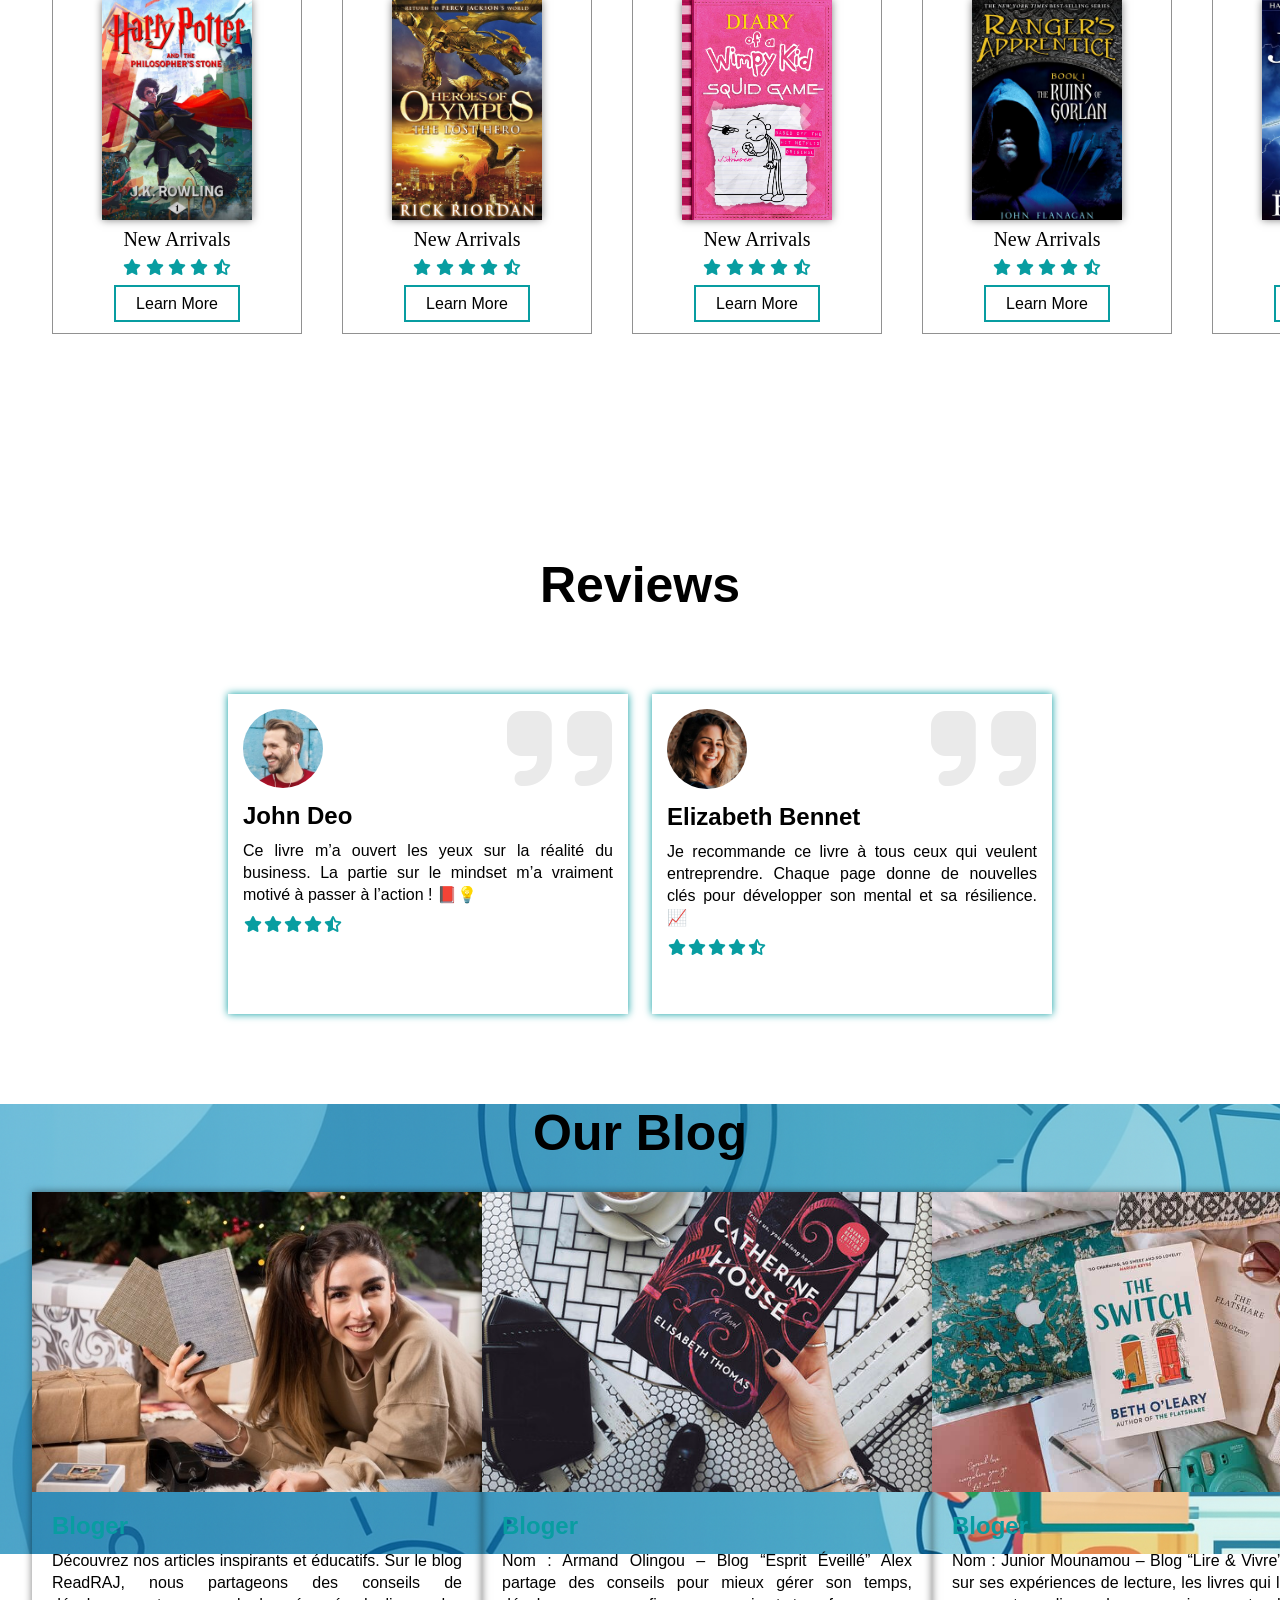
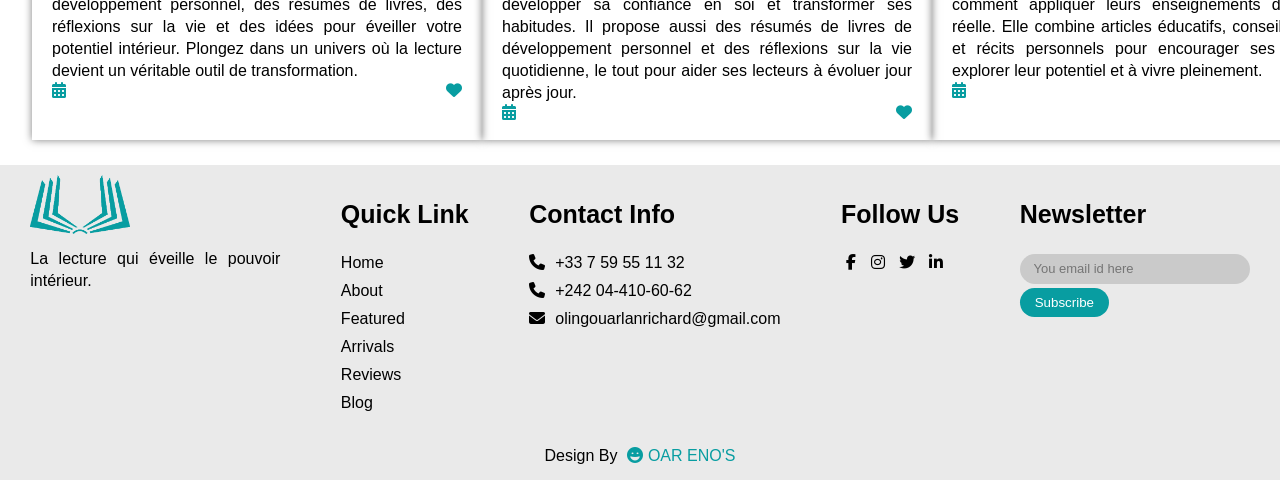
==== commit ef75848f: "Update index.html" ====
--- a/index.html
+++ b/index.html
@@ -182,6 +182,8 @@
                 <div class="featurde_book_tag">
                     <h2>Featured Books</h2>
                     <p class="writer">Mounamou Junior</p>
+
+                    <a href="files/20 ANS ET SEUL CONTRE LE.pdf" class="download_btn" download>Télécharger</a>
 
                     <!-- Téléchargement 
                     <a href="files/20 ANS ET SEUL CONTRE LE.pdf" class="download_btn" onclick="notAvailable(); return false;">Télécharger</a>
@@ -880,3 +882,4 @@
 
 
 
+
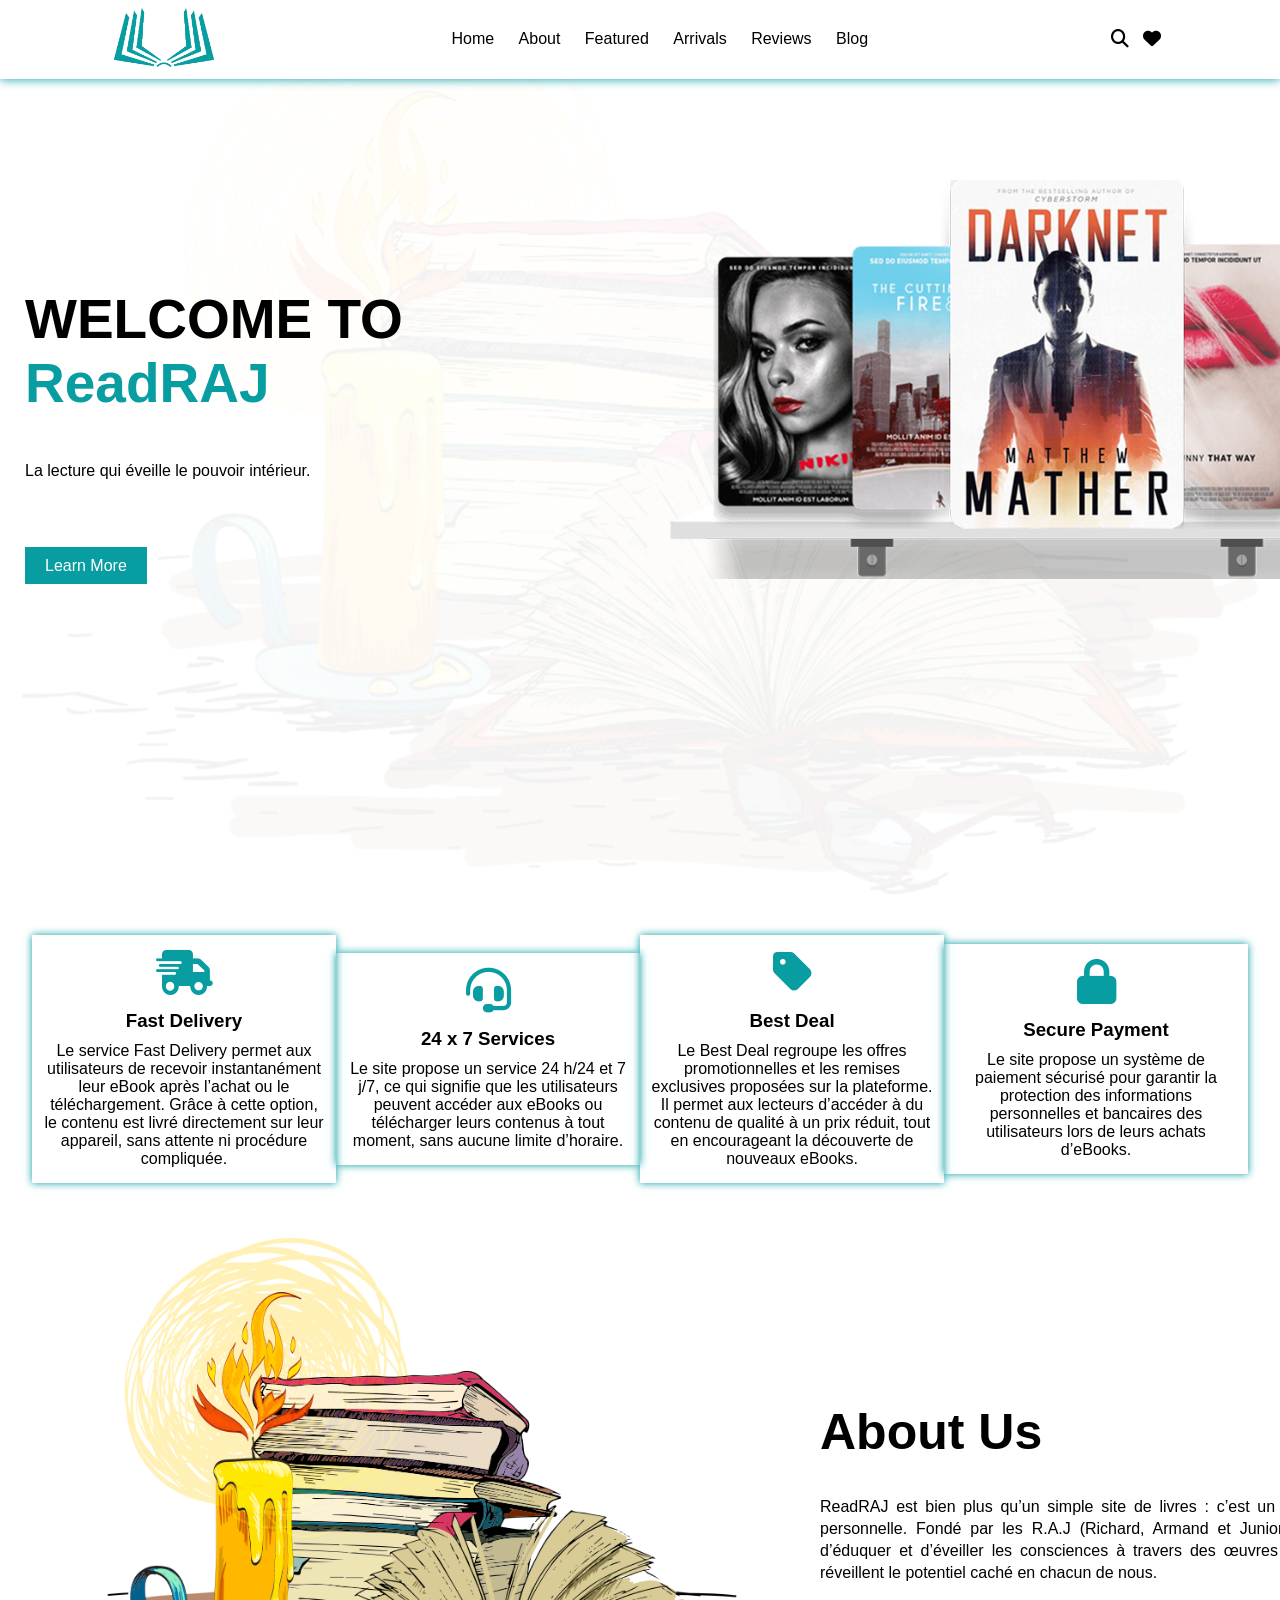
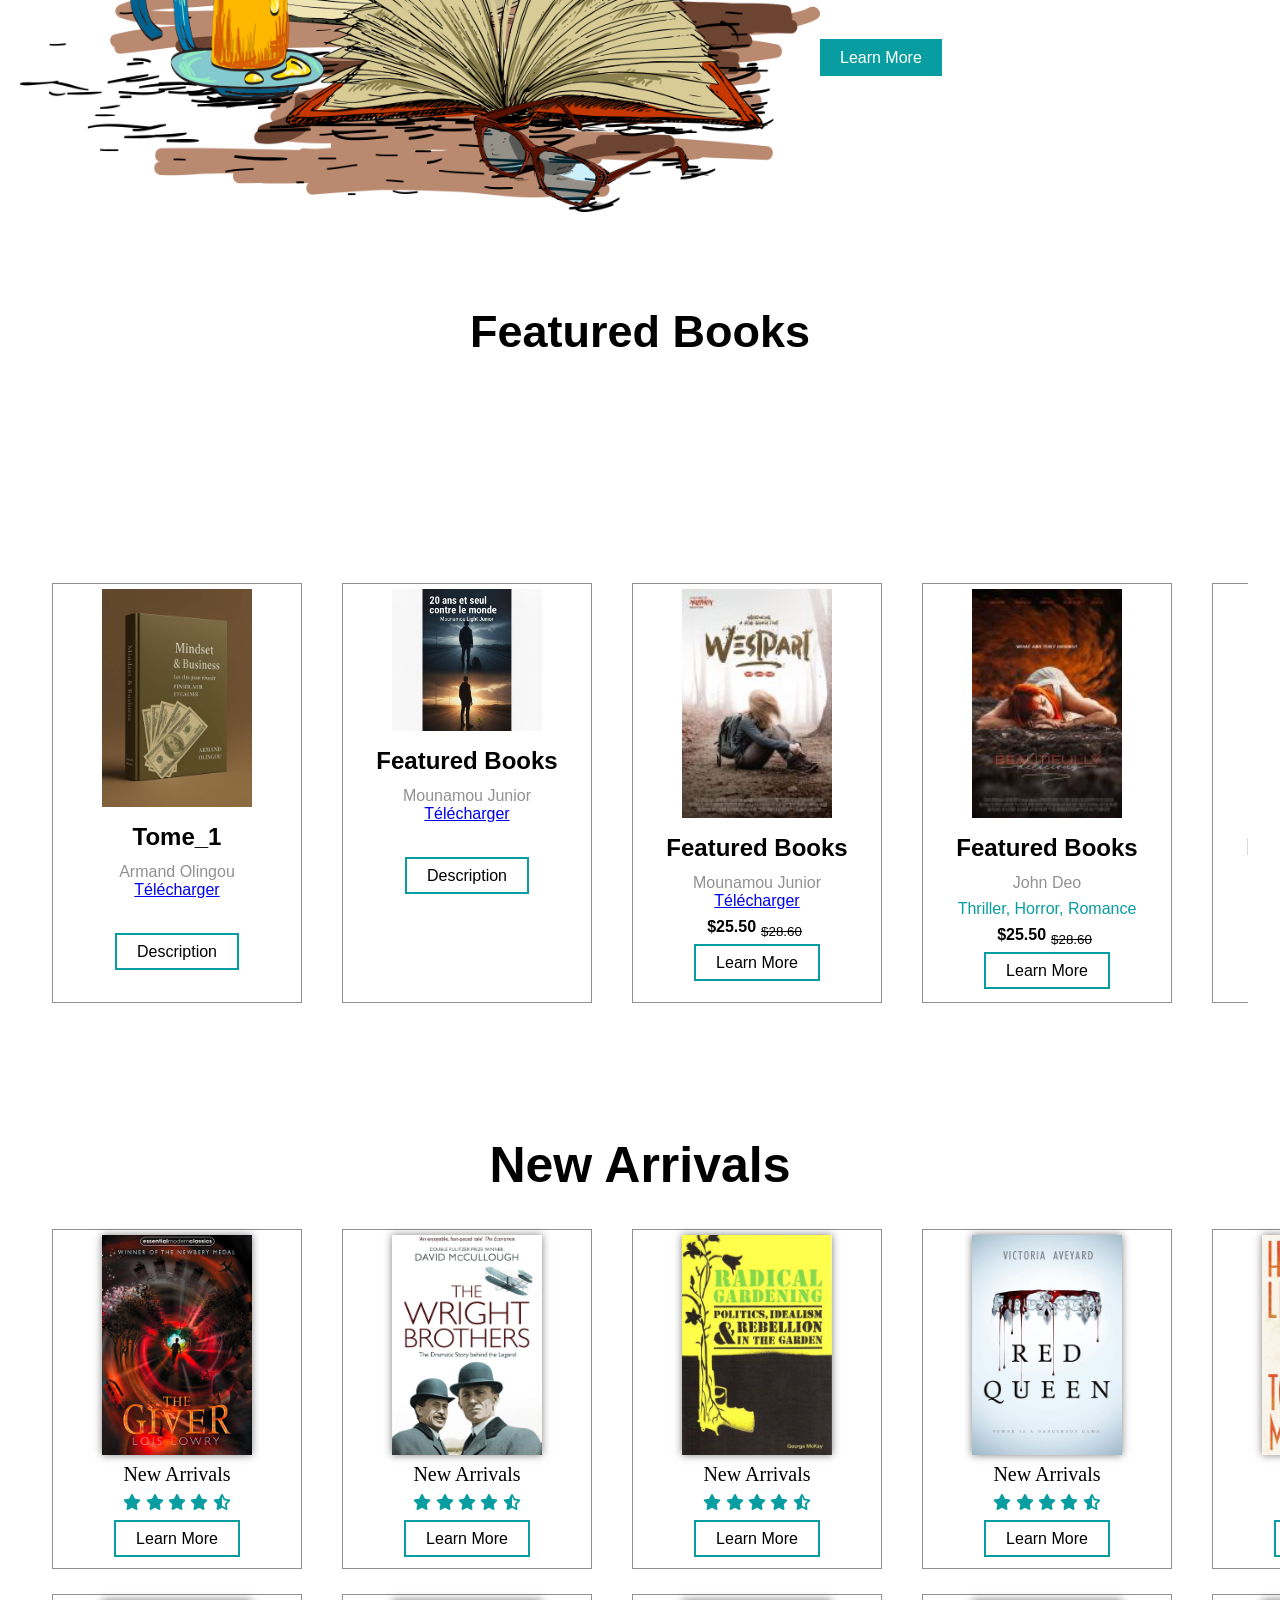
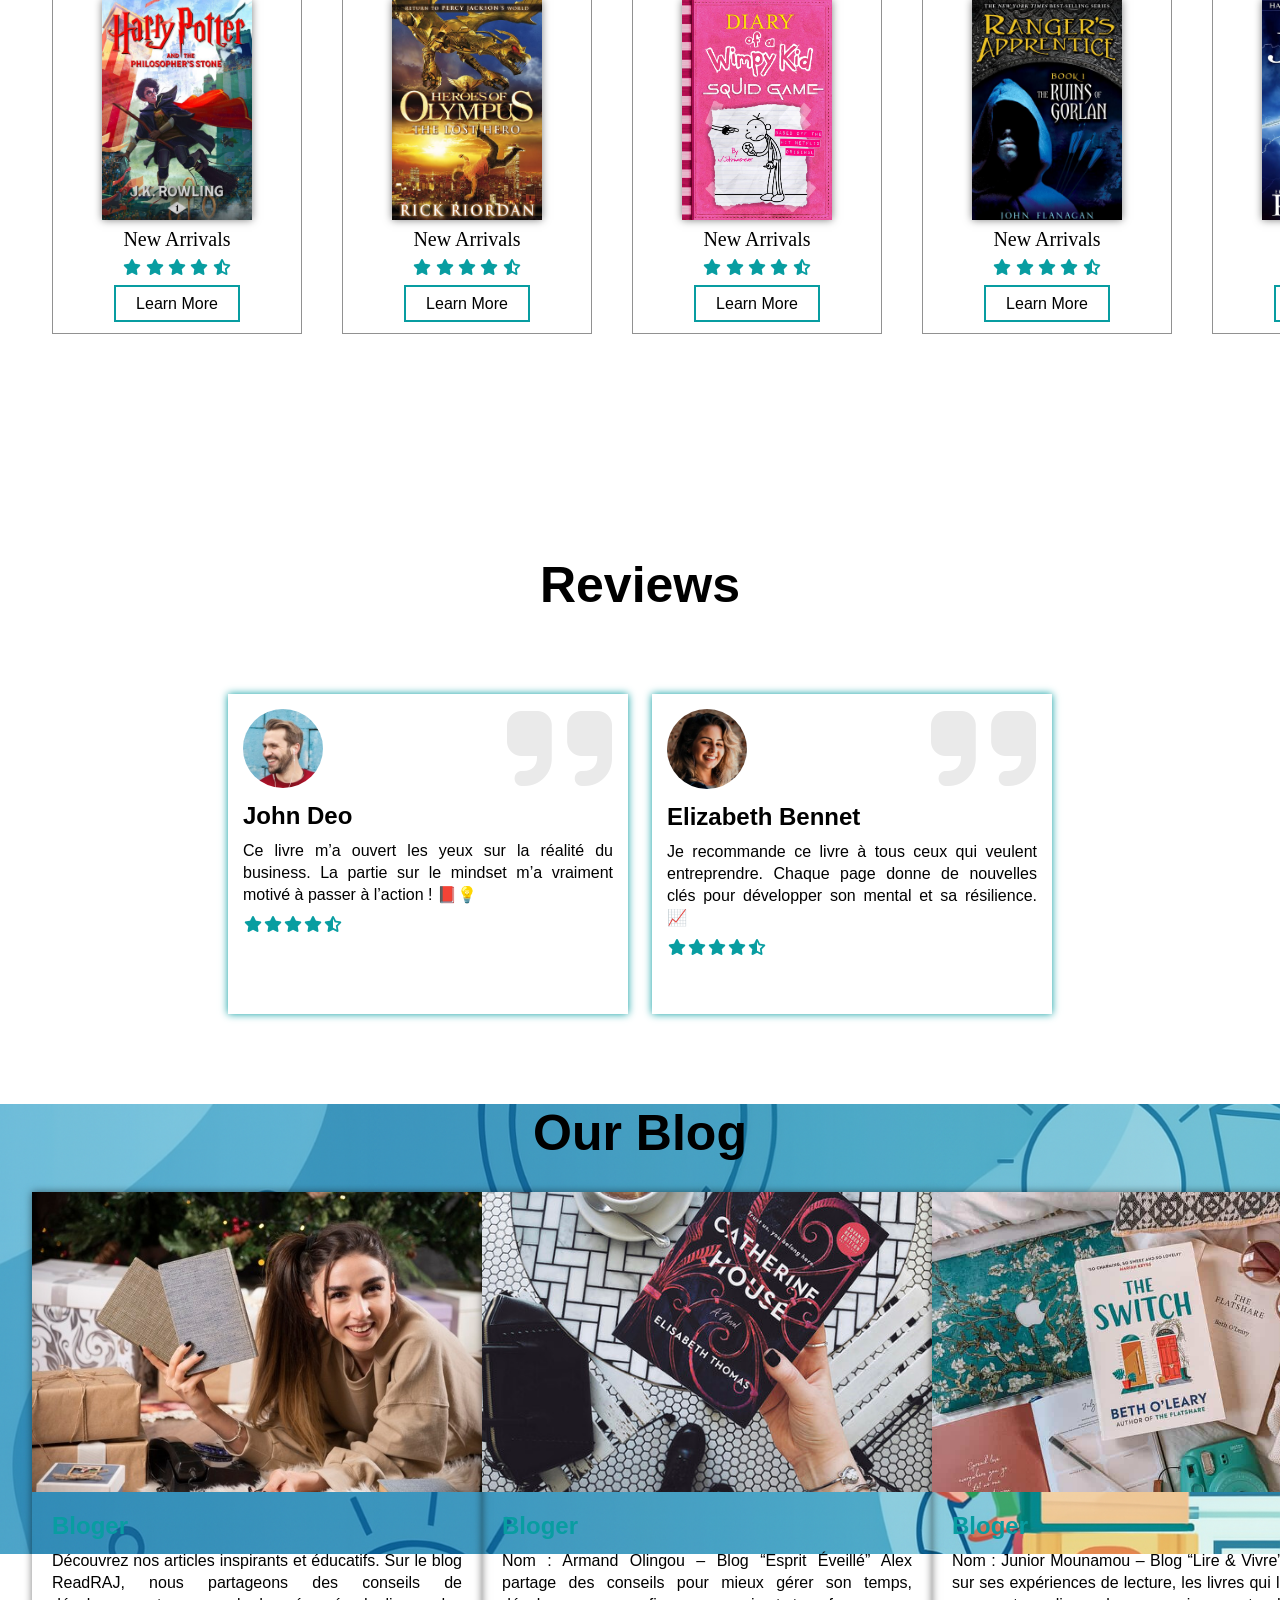
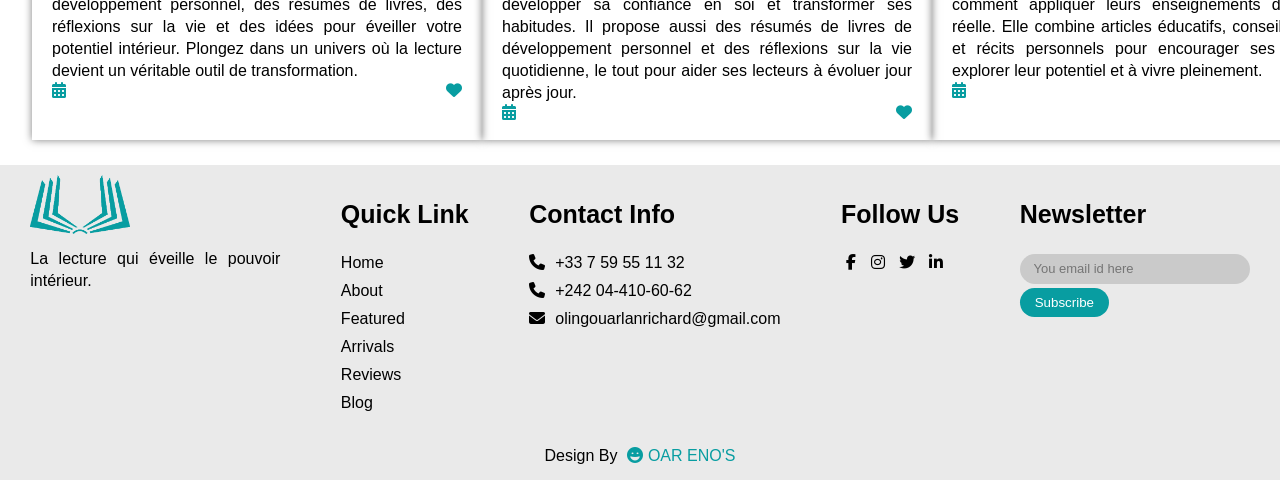
==== commit aab40914: "Update index.html" ====
--- a/index.html
+++ b/index.html
@@ -182,9 +182,11 @@
                 <div class="featurde_book_tag">
                     <h2>Featured Books</h2>
                     <p class="writer">Mounamou Junior</p>
-
+                    
+    <!-- Téléchargement -->
                     <a href="files/20 ANS ET SEUL CONTRE LE.pdf" class="download_btn" download>Télécharger</a>
-
+                    <p class="book_price"><sub><del></del></sub></p>
+                    
                     <!-- Téléchargement 
                     <a href="files/20 ANS ET SEUL CONTRE LE.pdf" class="download_btn" onclick="notAvailable(); return false;">Télécharger</a>
 -->
@@ -883,3 +885,4 @@
 
 
 
+
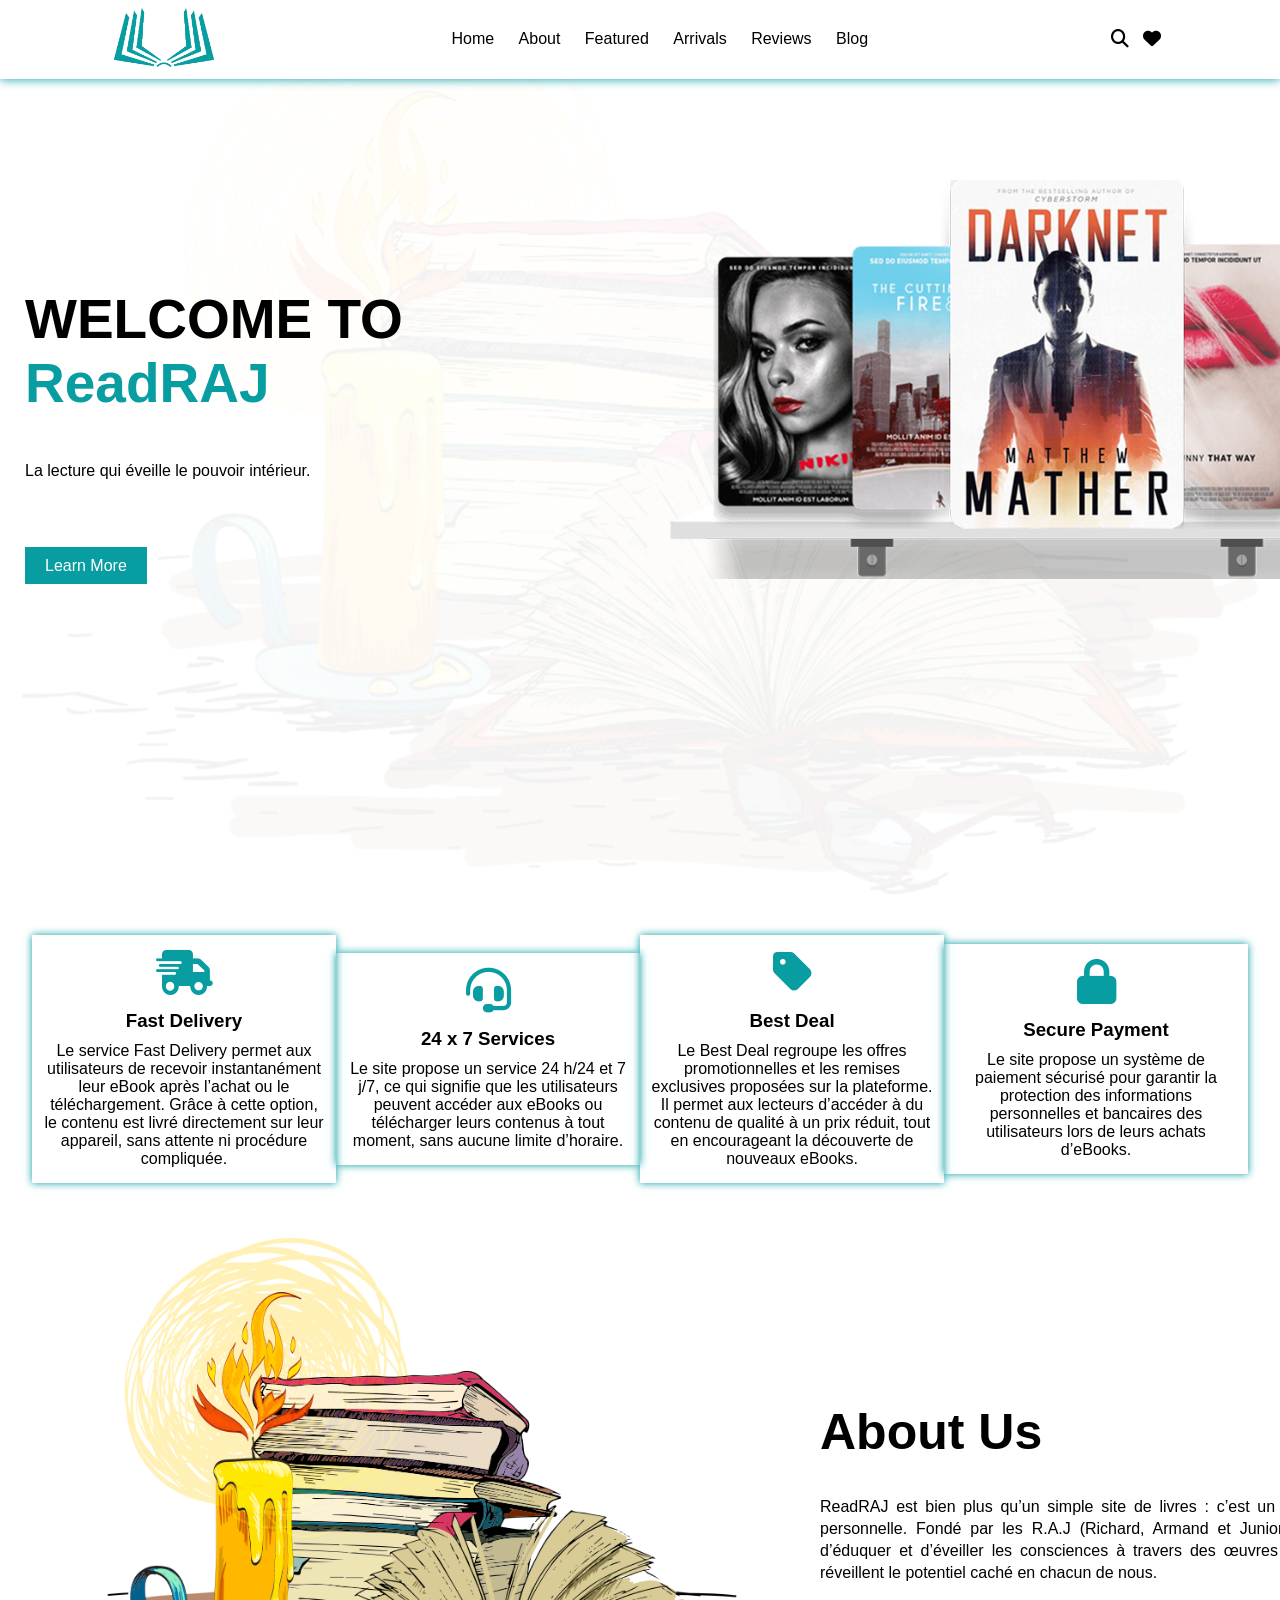
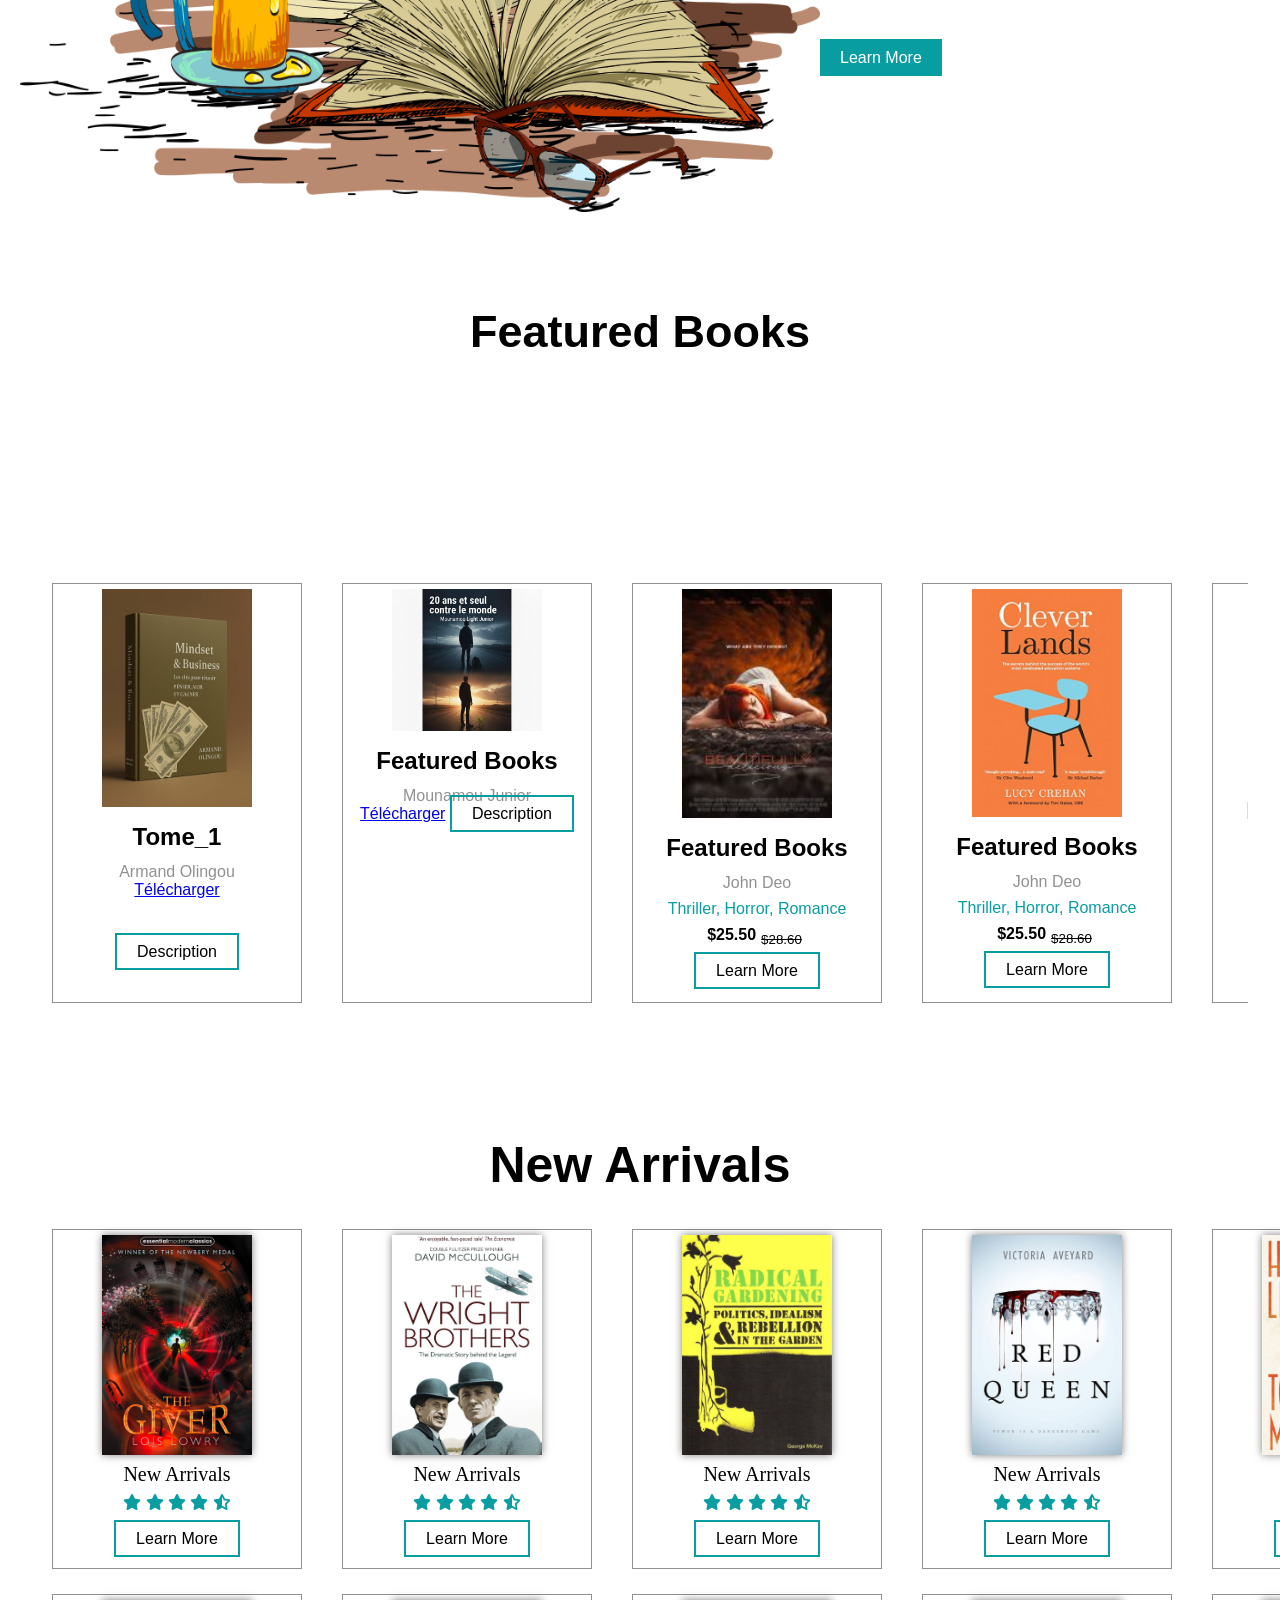
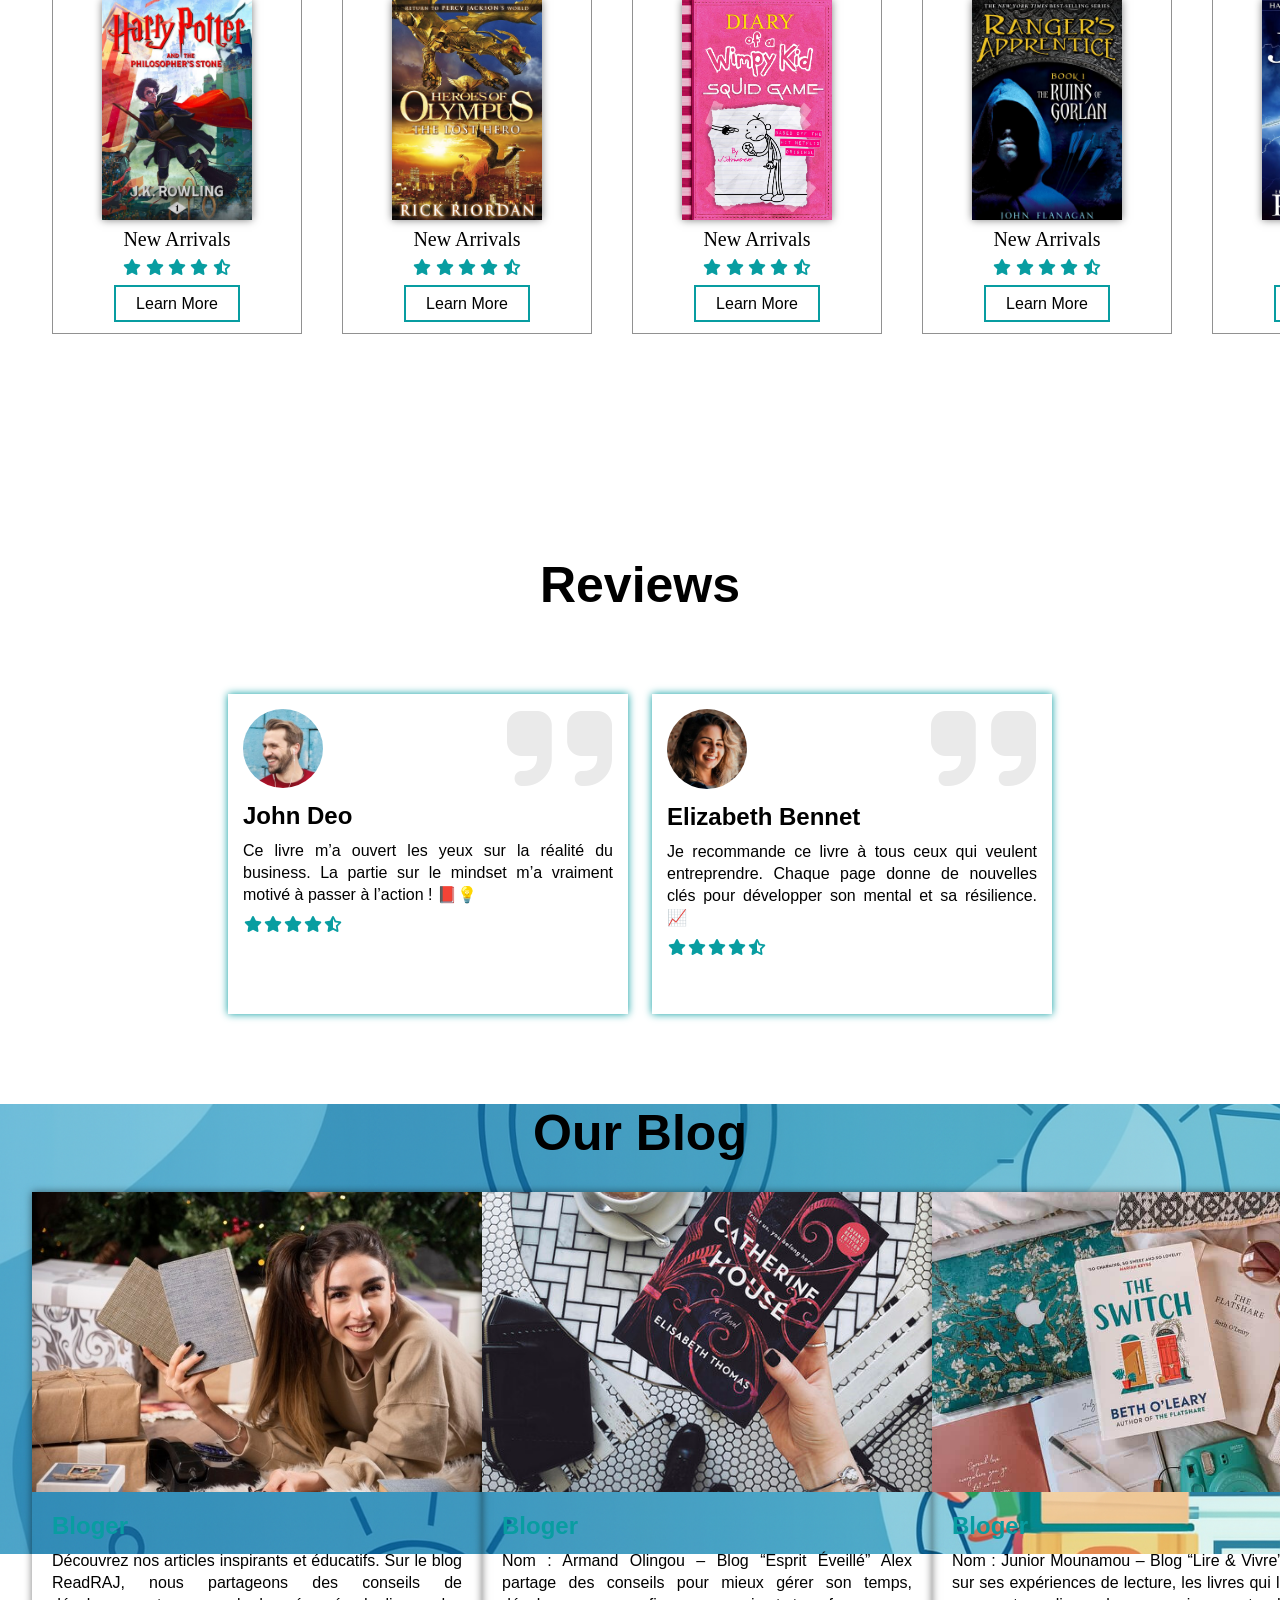
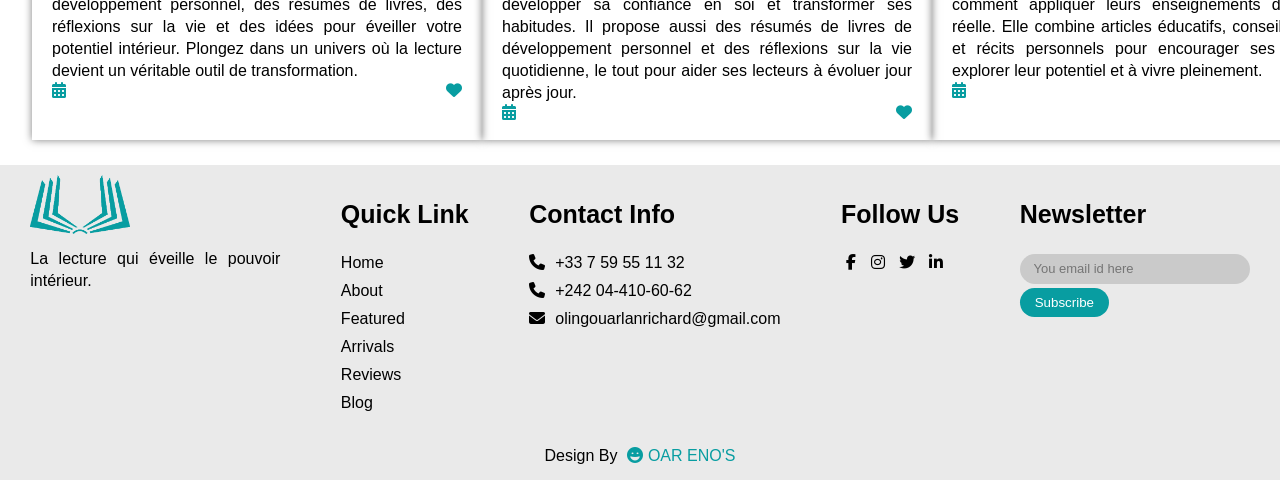
==== commit 730d8abe: "Update index.html" ====
--- a/index.html
+++ b/index.html
@@ -173,43 +173,27 @@
 
             </div>
 
-            <div class="featured_book_card">
-
-                <div class="featurde_book_img">
-                    <img src="image/Junior.jpg">
-                </div>
-
-                <div class="featurde_book_tag">
-                    <h2>Featured Books</h2>
-                    <p class="writer">Mounamou Junior</p>
-                    
-    <!-- Téléchargement -->
-                    <a href="files/20 ANS ET SEUL CONTRE LE.pdf" class="download_btn" download>Télécharger</a>
-                    <p class="book_price"><sub><del></del></sub></p>
-                    
+                     
                     <!-- Téléchargement 
                     <a href="files/20 ANS ET SEUL CONTRE LE.pdf" class="download_btn" onclick="notAvailable(); return false;">Télécharger</a>
 -->
+        
+
+            <div class="featured_book_card">
+
+                <div class="featurde_book_img">
+                    <img src="image/Junior.jpg" alt="Book Title" loading="lazy">
+                </div>
+
+                <div class="featurde_book_tag">
+                    <h2>Featured Books</h2>
+                    <p class="writer">Mounamou Junior</p>
+
+                    <!-- Téléchargement -->
+                    <a href="files/20 ANS ET SEUL CONTRE LE.pdf" class="download_btn" download>Télécharger</a>
+
+                   
                     <a href="#" class="f_btn">Description</a>
-                </div>
-
-            </div>
-
-            <div class="featured_book_card">
-
-                <div class="featurde_book_img">
-                    <img src="image/book_3.jpg" alt="Book Title" loading="lazy">
-                </div>
-
-                <div class="featurde_book_tag">
-                    <h2>Featured Books</h2>
-                    <p class="writer">Mounamou Junior</p>
-
-                    <!-- Téléchargement -->
-                    <a href="files/book1.pdf" class="download_btn" download>Télécharger</a>
-
-                    <p class="book_price">$25.50<sub><del>$28.60</del></sub></p>
-                    <a href="#" class="f_btn">Learn More</a>
 
                 </div>
 
@@ -886,3 +870,4 @@
 
 
 
+
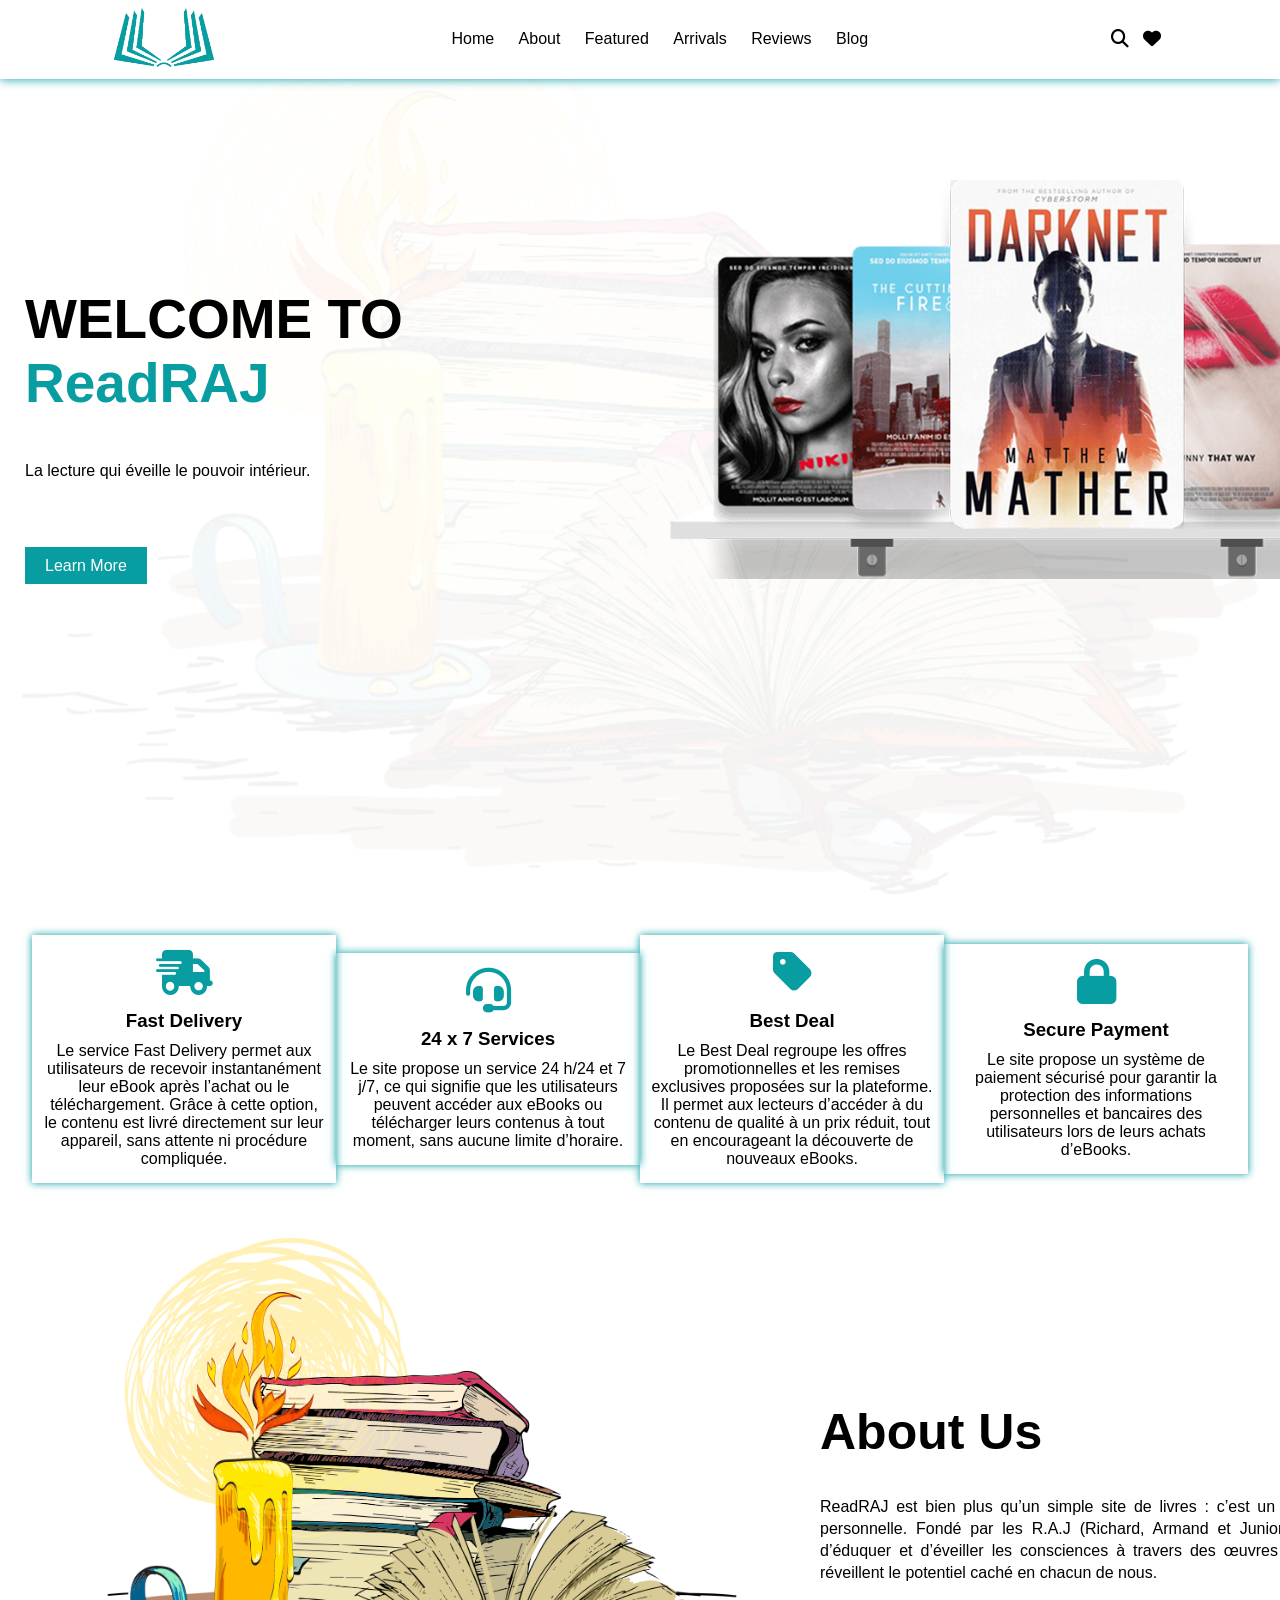
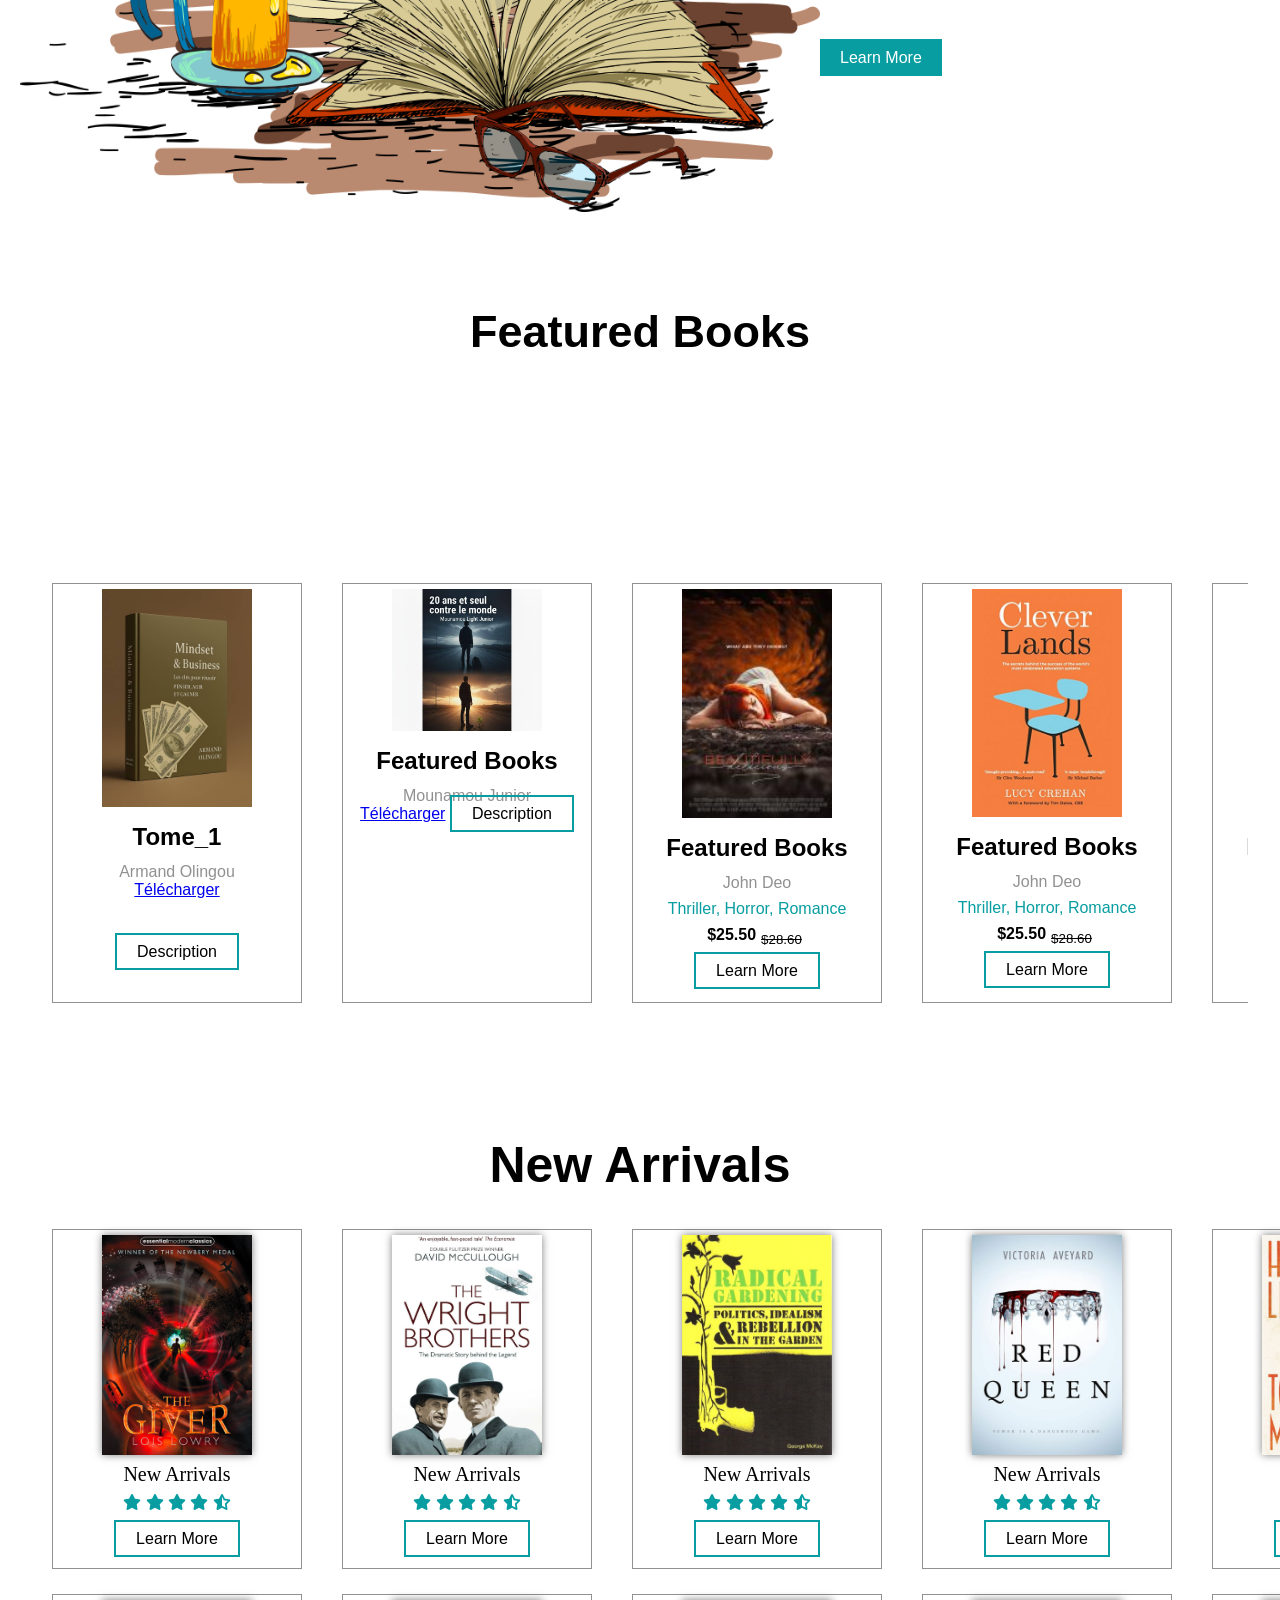
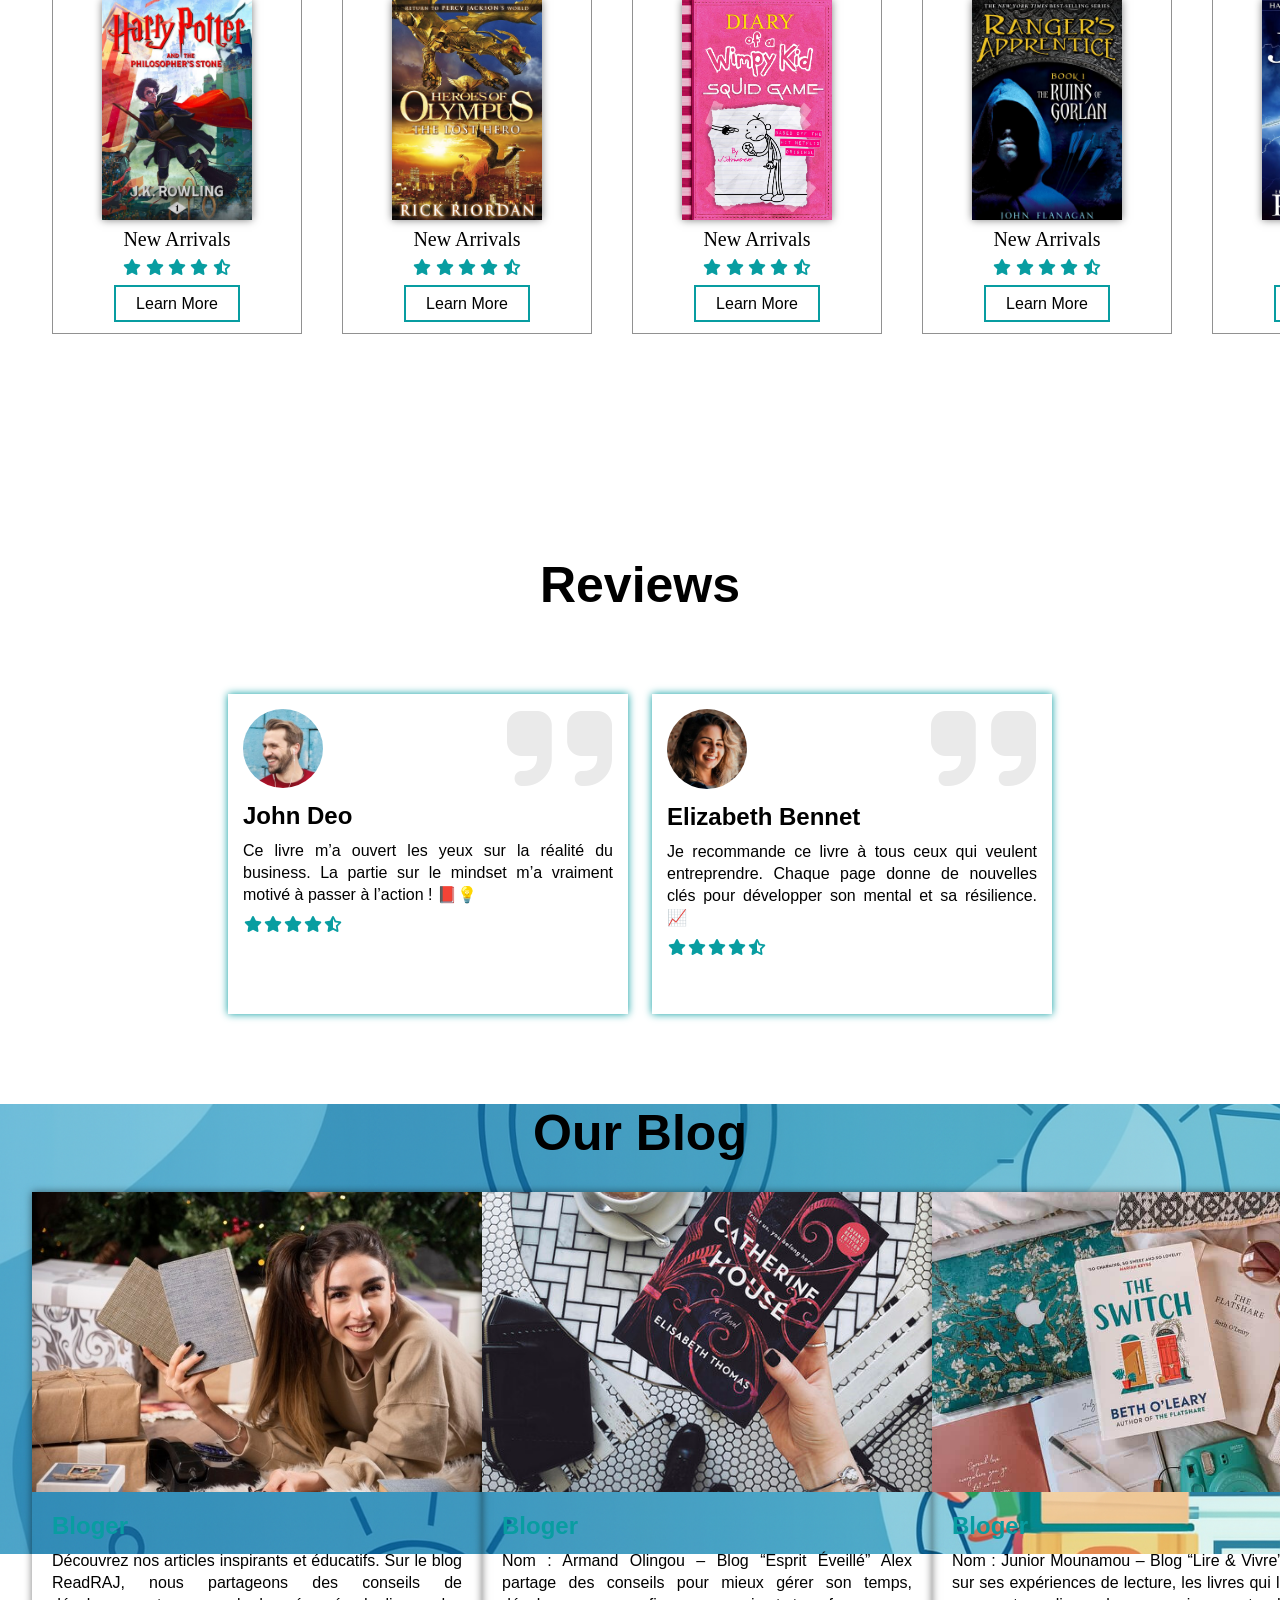
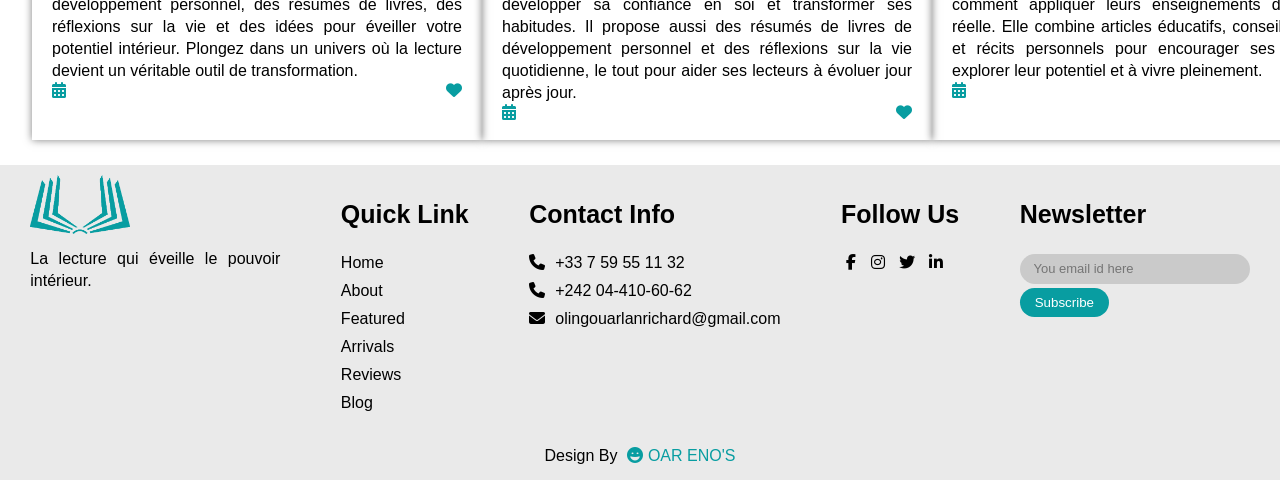
==== commit d2fdb330: "Update index.html" ====
--- a/index.html
+++ b/index.html
@@ -231,7 +231,7 @@
 
             </div>
 
-            <!--
+        
 
             <div class="featured_book_card">
 
@@ -300,6 +300,8 @@
 
             </div>
 
+                <!--
+
             <div class="featured_book_card">
 
                 <div class="featurde_book_img">
@@ -348,7 +350,7 @@
 
             </div>
 
-           
+            -->
 
             <div class="featured_book_card">
 
@@ -382,7 +384,7 @@
 
             </div>
 
-             -->
+            
 
             <div class="featured_book_card">
 
@@ -871,3 +873,4 @@
 
 
 
+
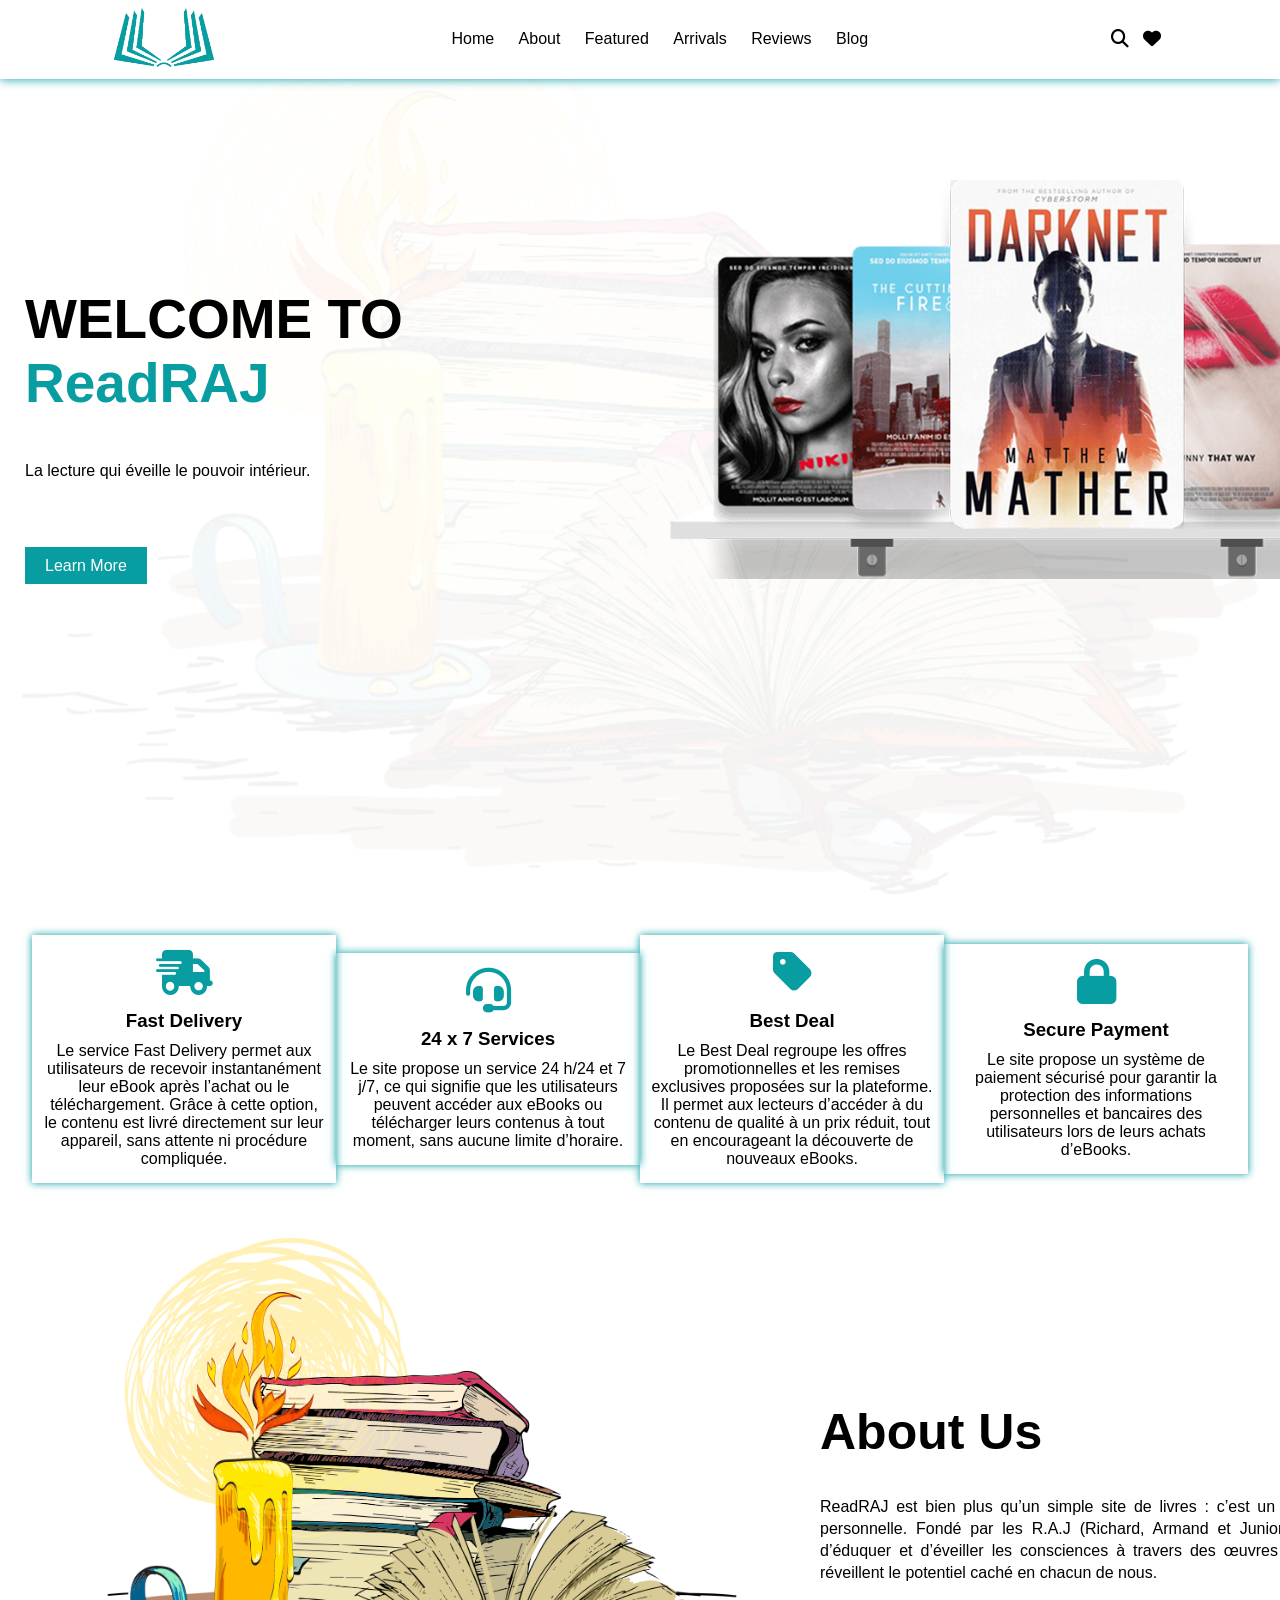
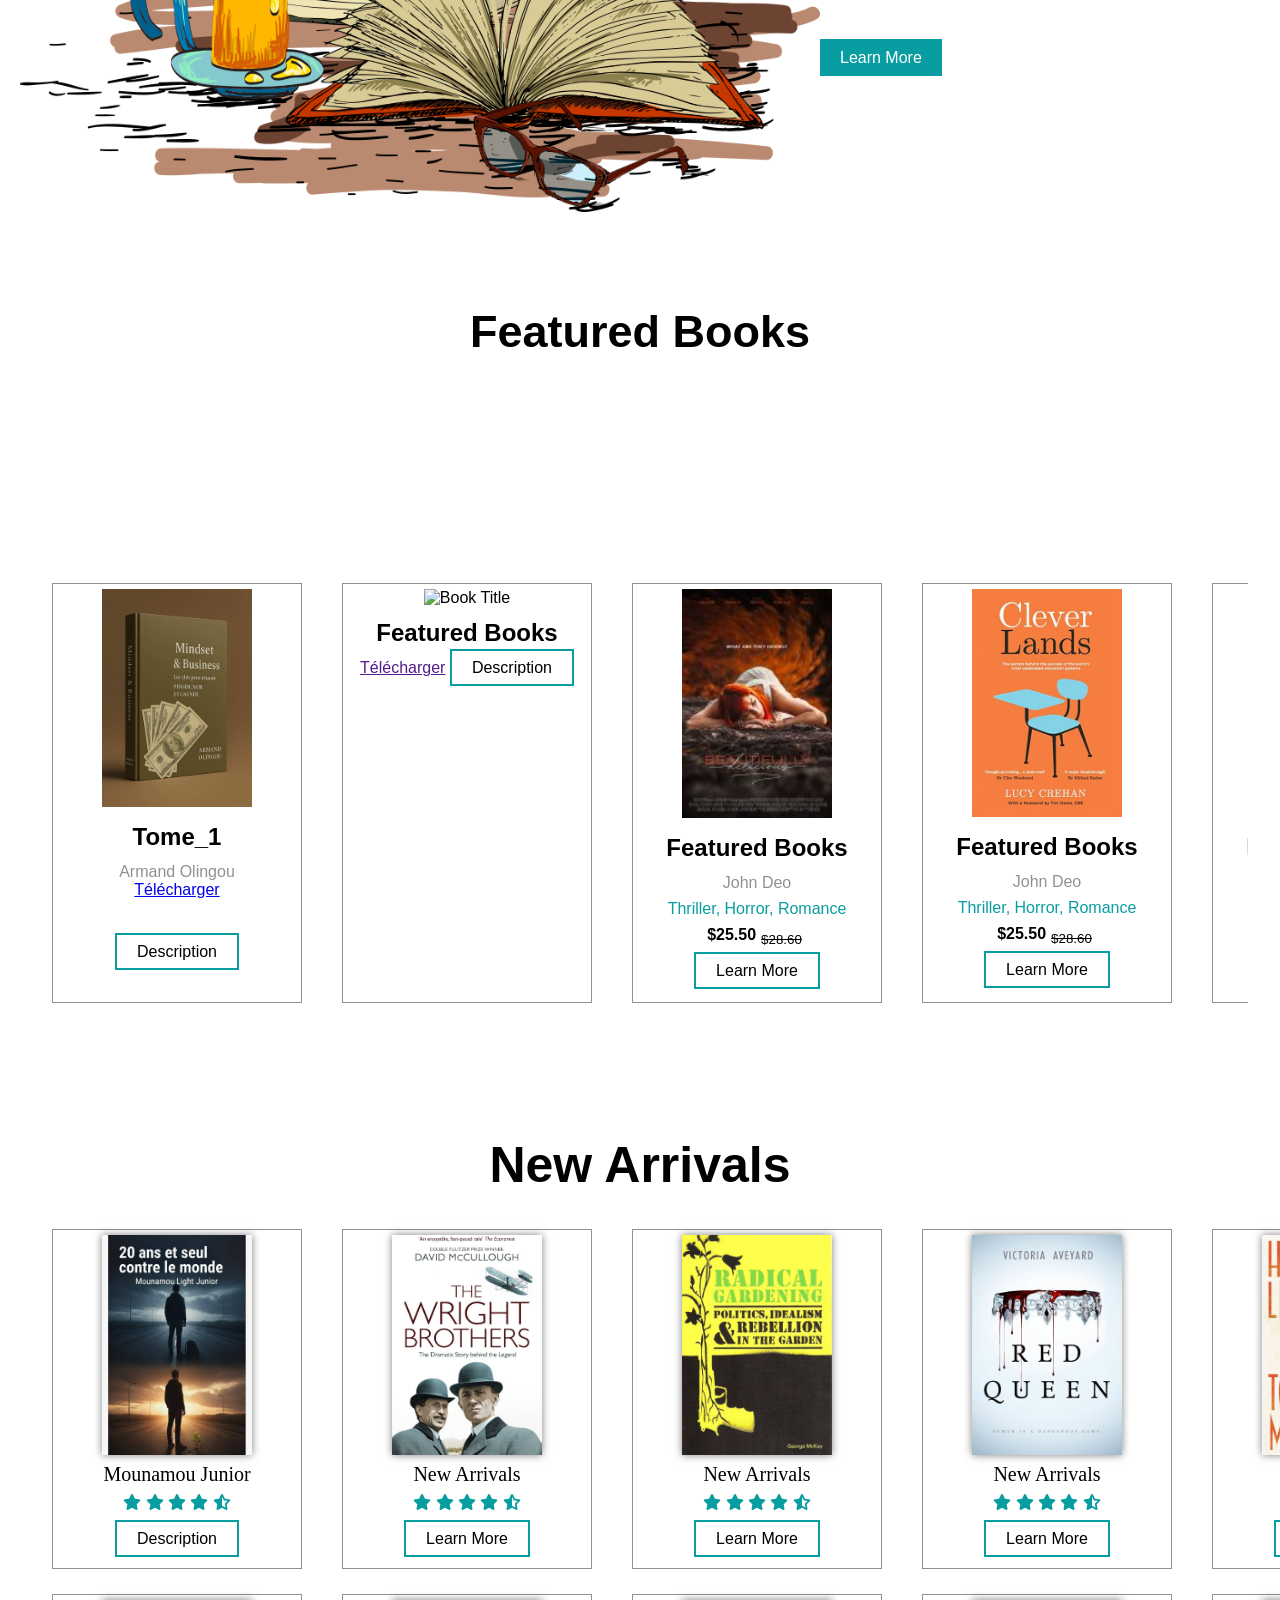
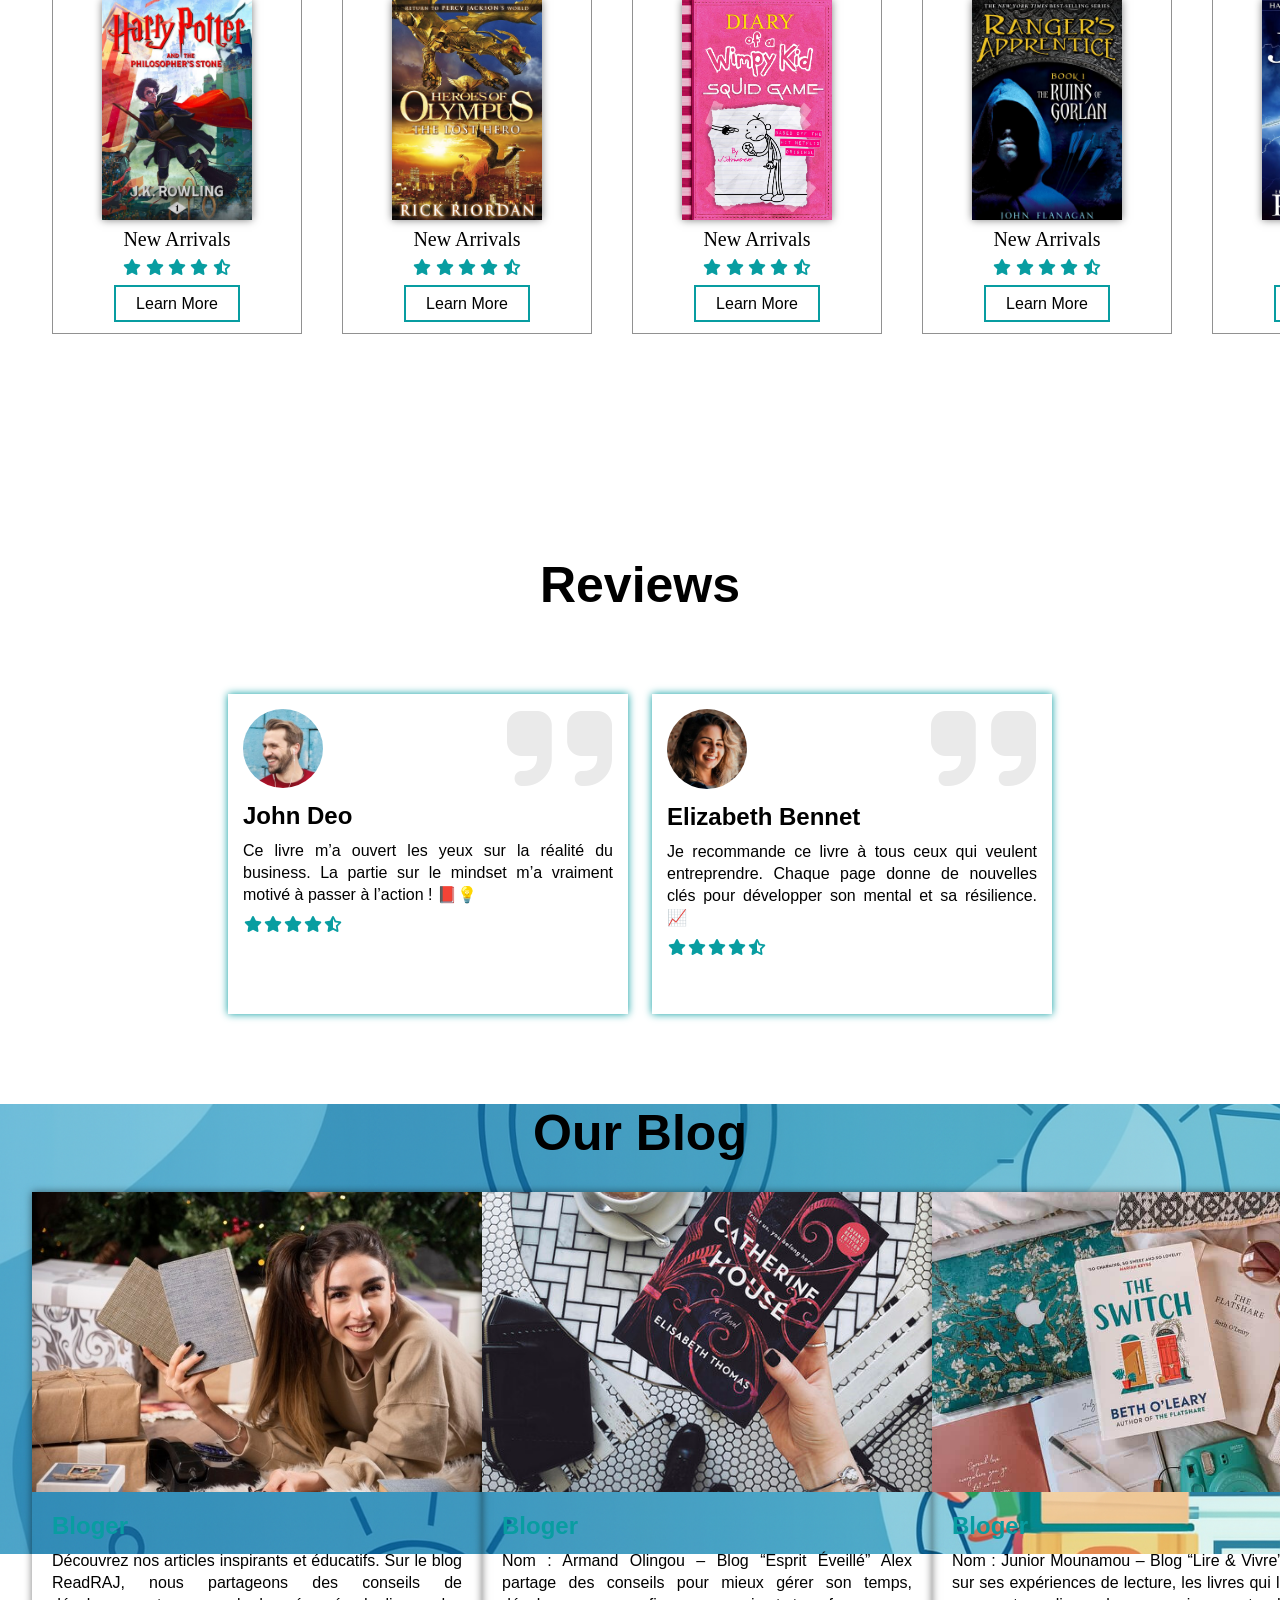
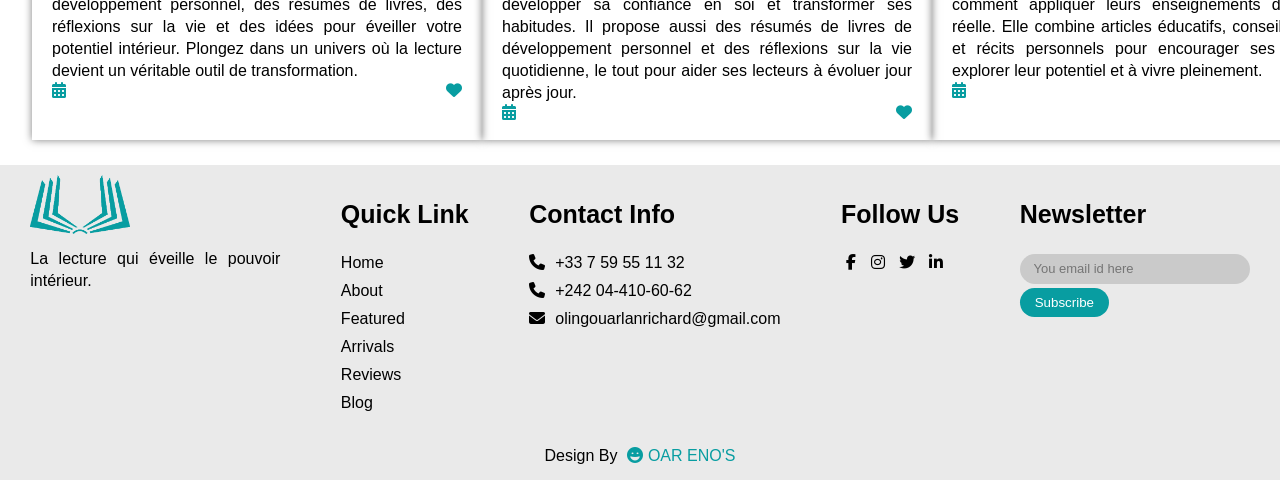
==== commit e199d31f: "Update index.html" ====
--- a/index.html
+++ b/index.html
@@ -182,15 +182,15 @@
             <div class="featured_book_card">
 
                 <div class="featurde_book_img">
-                    <img src="image/Junior.jpg" alt="Book Title" loading="lazy">
-                </div>
-
-                <div class="featurde_book_tag">
-                    <h2>Featured Books</h2>
-                    <p class="writer">Mounamou Junior</p>
+                    <img src="" alt="Book Title" loading="lazy">
+                </div>
+
+                <div class="featurde_book_tag">
+                    <h2>Featured Books</h2>
+                    <p class="writer"></p>
 
                     <!-- Téléchargement -->
-                    <a href="files/20 ANS ET SEUL CONTRE LE.pdf" class="download_btn" download>Télécharger</a>
+                    <a href="" class="download_btn" download>Télécharger</a>
 
                    
                     <a href="#" class="f_btn">Description</a>
@@ -420,18 +420,18 @@
 
             <div class="arrivals_card">
                 <div class="arrivals_image">
-                    <img src="image/arrival_1.jpg">
-                </div>
-                <div class="arrivals_tag">
-                    <p>New Arrivals</p>
-                    <div class="arrivals_icon">
-                        <i class="fa-solid fa-star"></i>
-                        <i class="fa-solid fa-star"></i>
-                        <i class="fa-solid fa-star"></i>
-                        <i class="fa-solid fa-star"></i>
-                        <i class="fa-solid fa-star-half-stroke"></i>
-                    </div>
-                    <a href="#" class="arrivals_btn">Learn More</a>
+                    <img src="image/Junior.jpg">
+                </div>
+                <div class="arrivals_tag">
+                    <p>Mounamou Junior</p>
+                    <div class="arrivals_icon">
+                        <i class="fa-solid fa-star"></i>
+                        <i class="fa-solid fa-star"></i>
+                        <i class="fa-solid fa-star"></i>
+                        <i class="fa-solid fa-star"></i>
+                        <i class="fa-solid fa-star-half-stroke"></i>
+                    </div>
+                    <a href="files/20 ANS ET SEUL CONTRE LE.pdf" class="arrivals_btn">Description</a>
                 </div>
             </div>
 
@@ -874,3 +874,4 @@
 
 
 
+
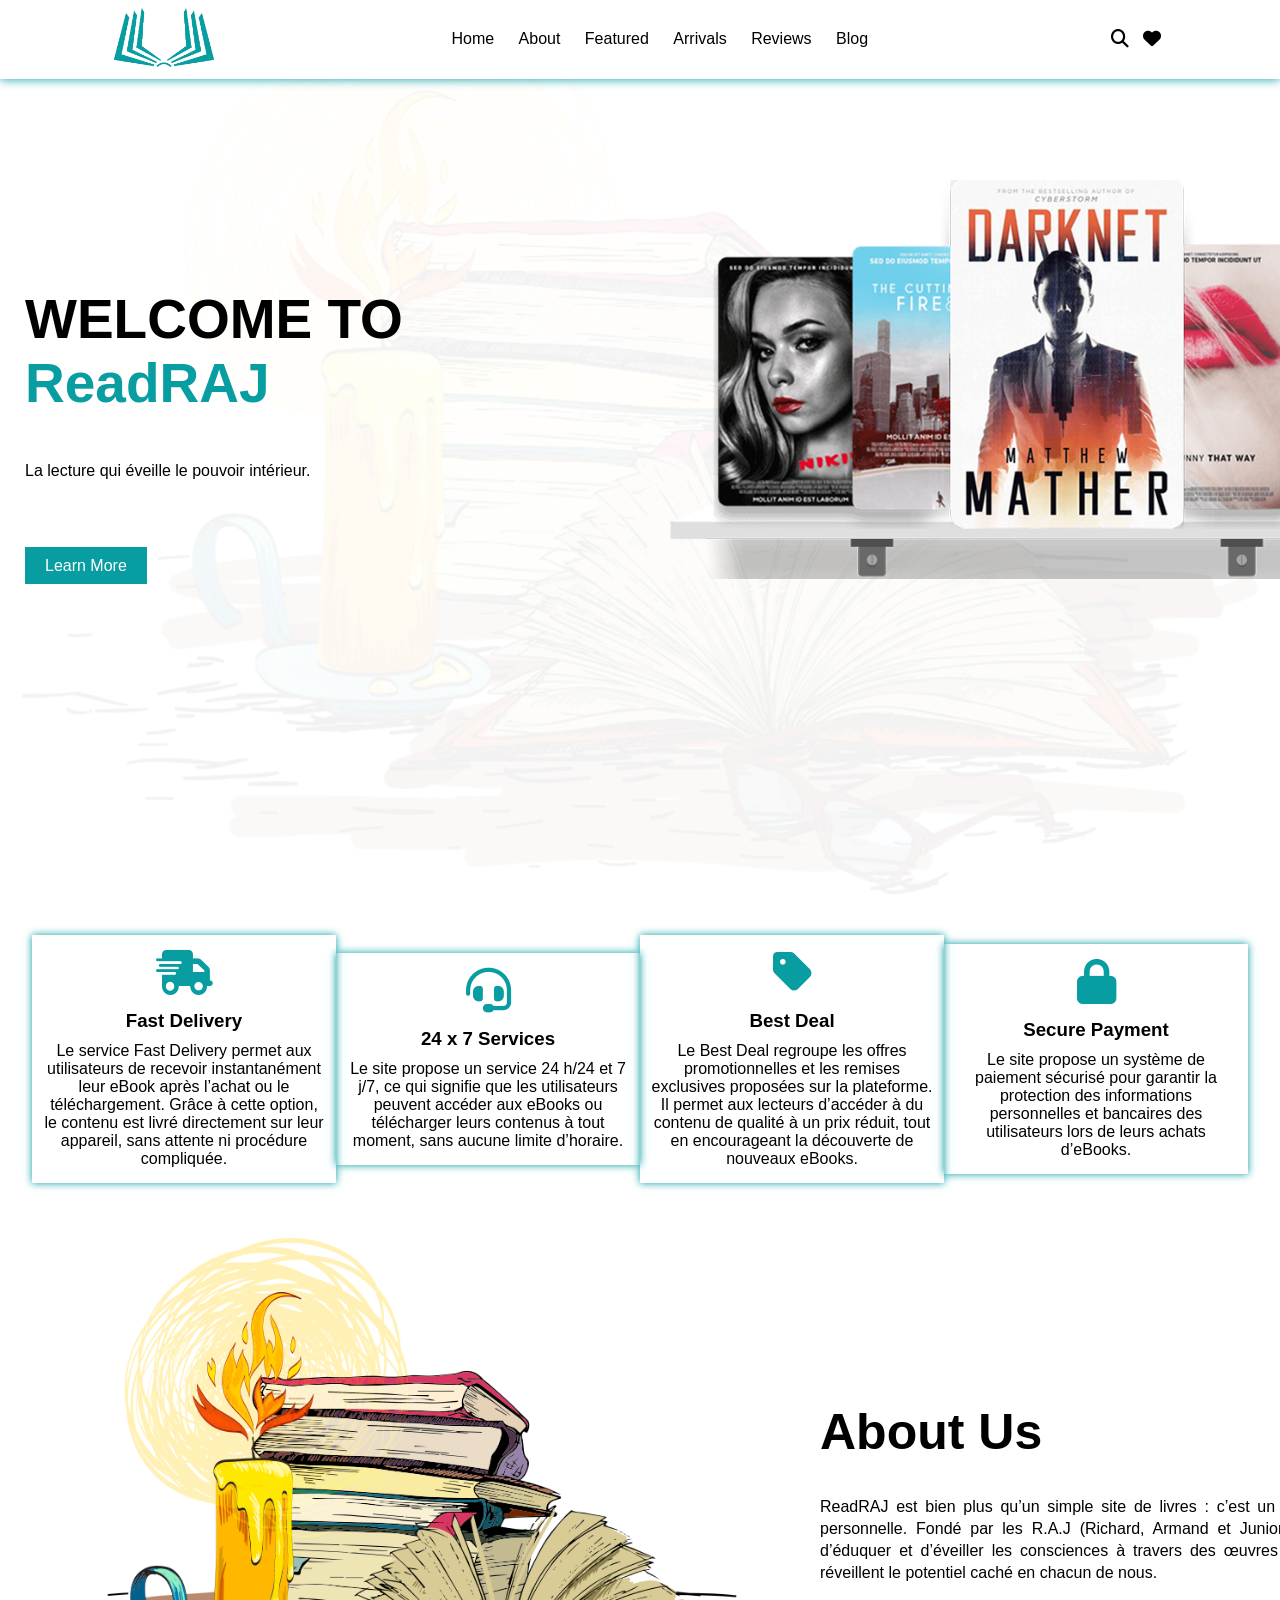
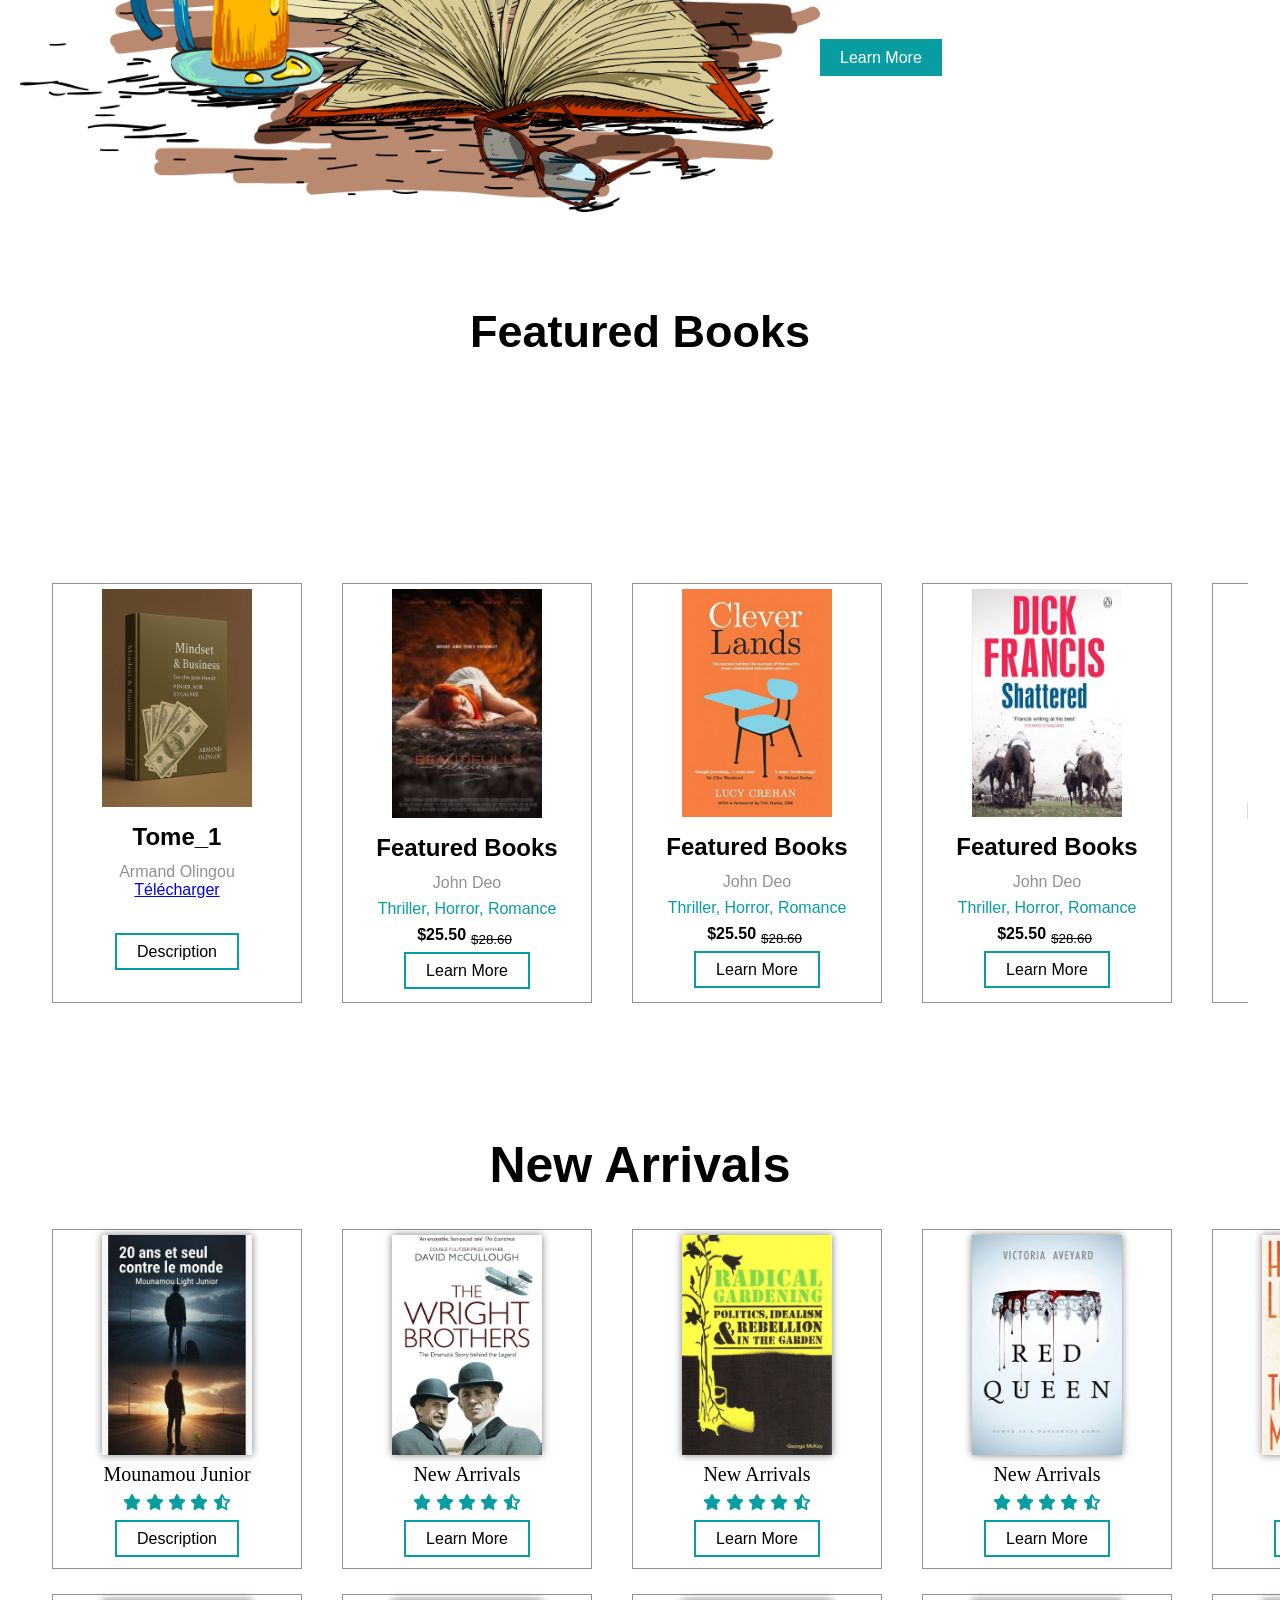
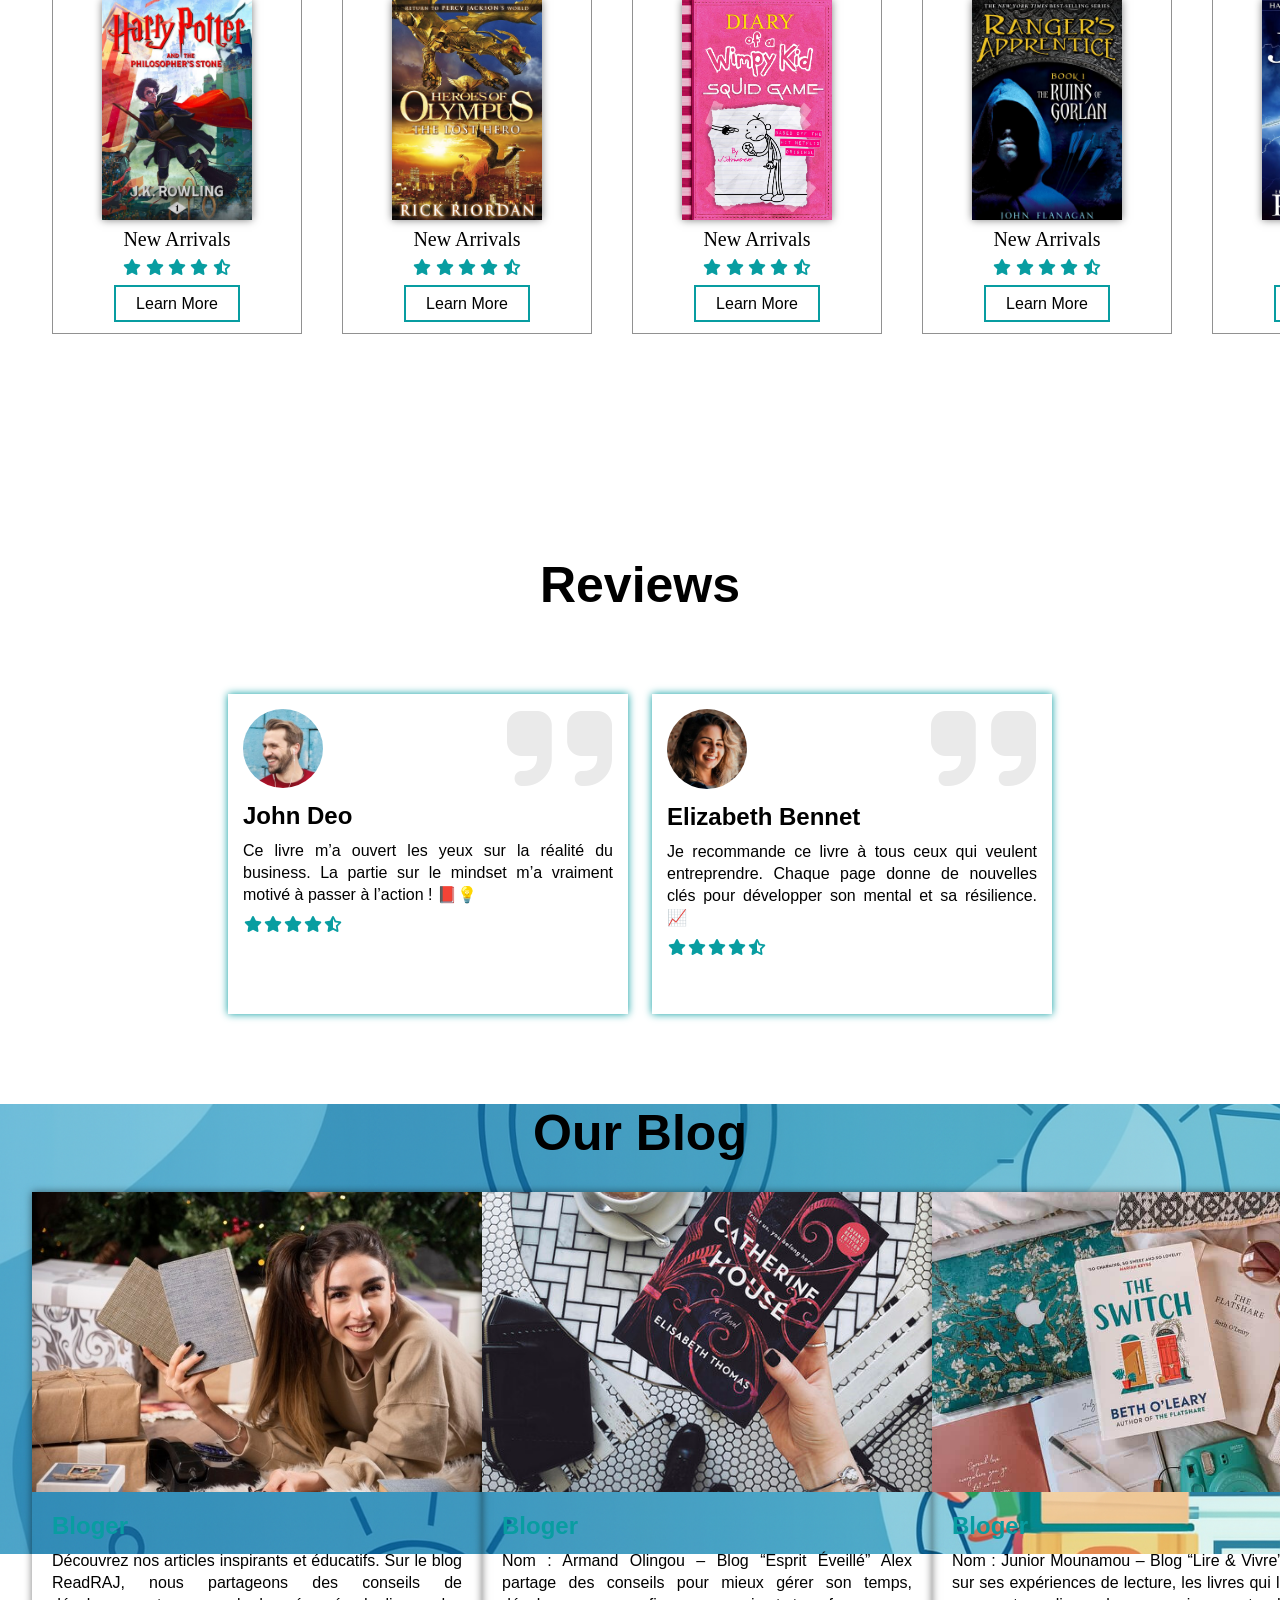
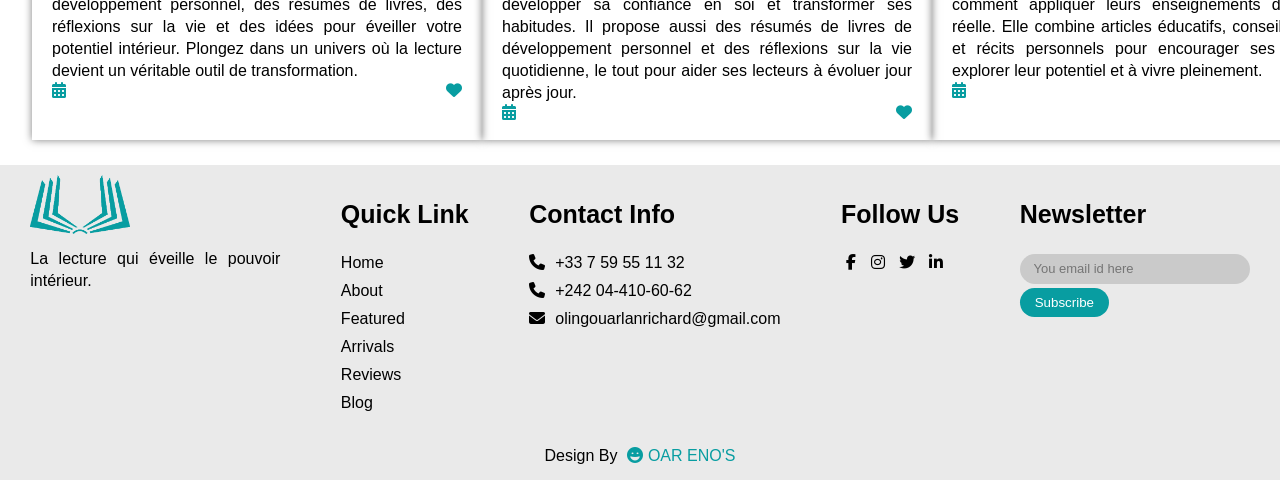
==== commit 1a2ea594: "Update index.html" ====
--- a/index.html
+++ b/index.html
@@ -179,25 +179,6 @@
 -->
         
 
-            <div class="featured_book_card">
-
-                <div class="featurde_book_img">
-                    <img src="" alt="Book Title" loading="lazy">
-                </div>
-
-                <div class="featurde_book_tag">
-                    <h2>Featured Books</h2>
-                    <p class="writer"></p>
-
-                    <!-- Téléchargement -->
-                    <a href="" class="download_btn" download>Télécharger</a>
-
-                   
-                    <a href="#" class="f_btn">Description</a>
-
-                </div>
-
-            </div>
 
             <div class="featured_book_card">
 
@@ -875,3 +856,4 @@
 
 
 
+
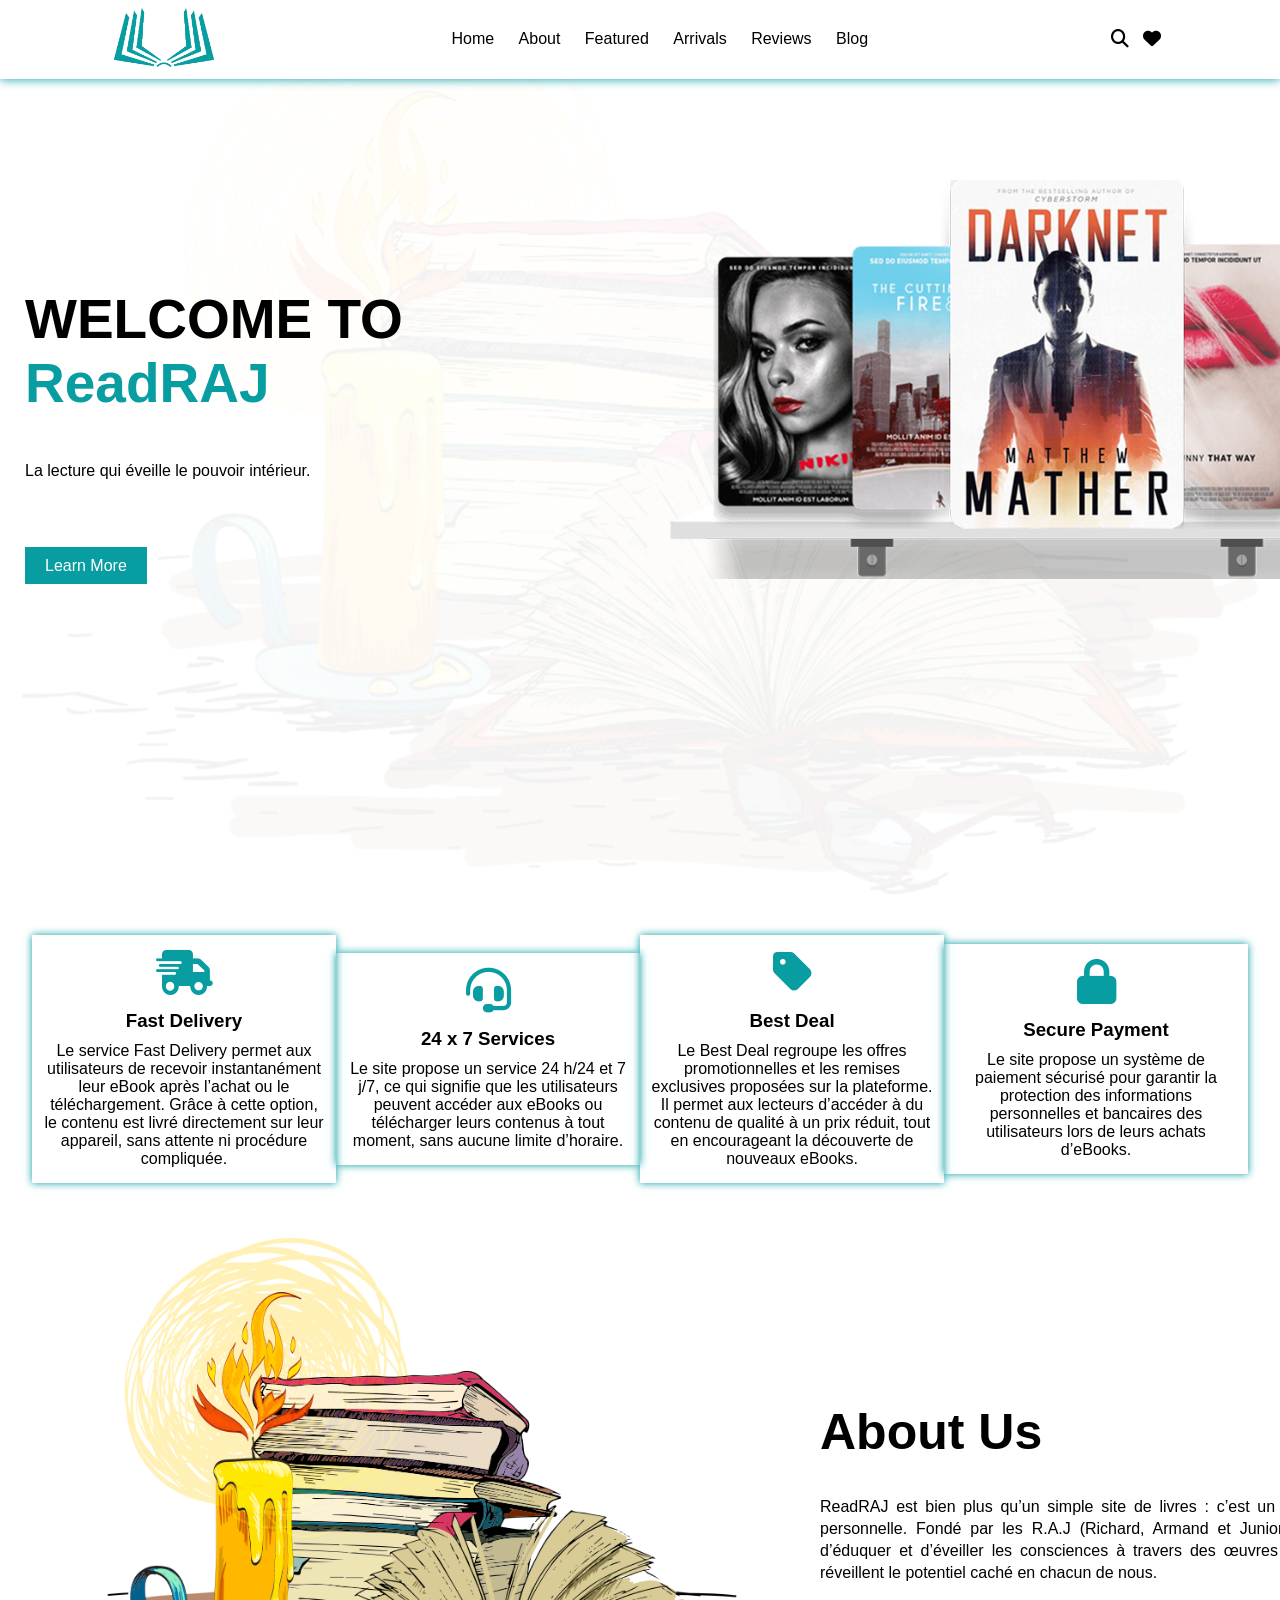
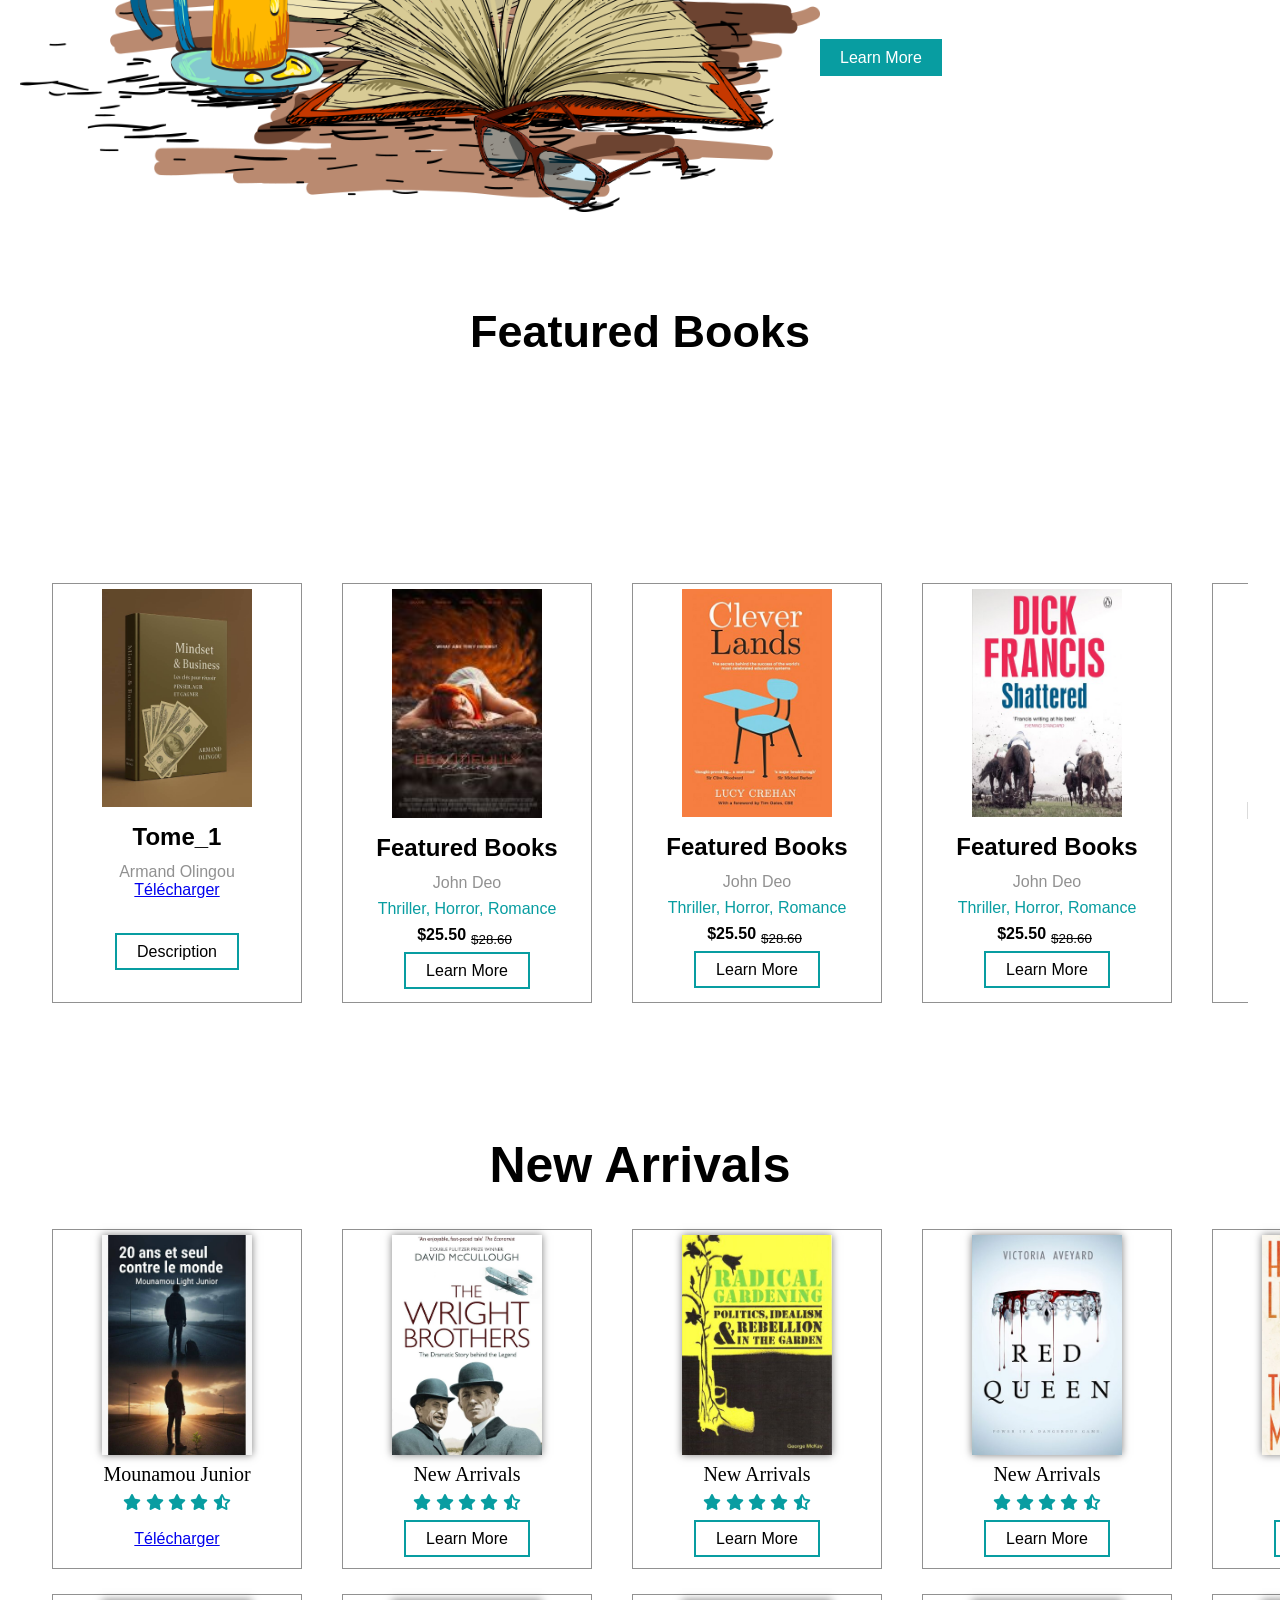
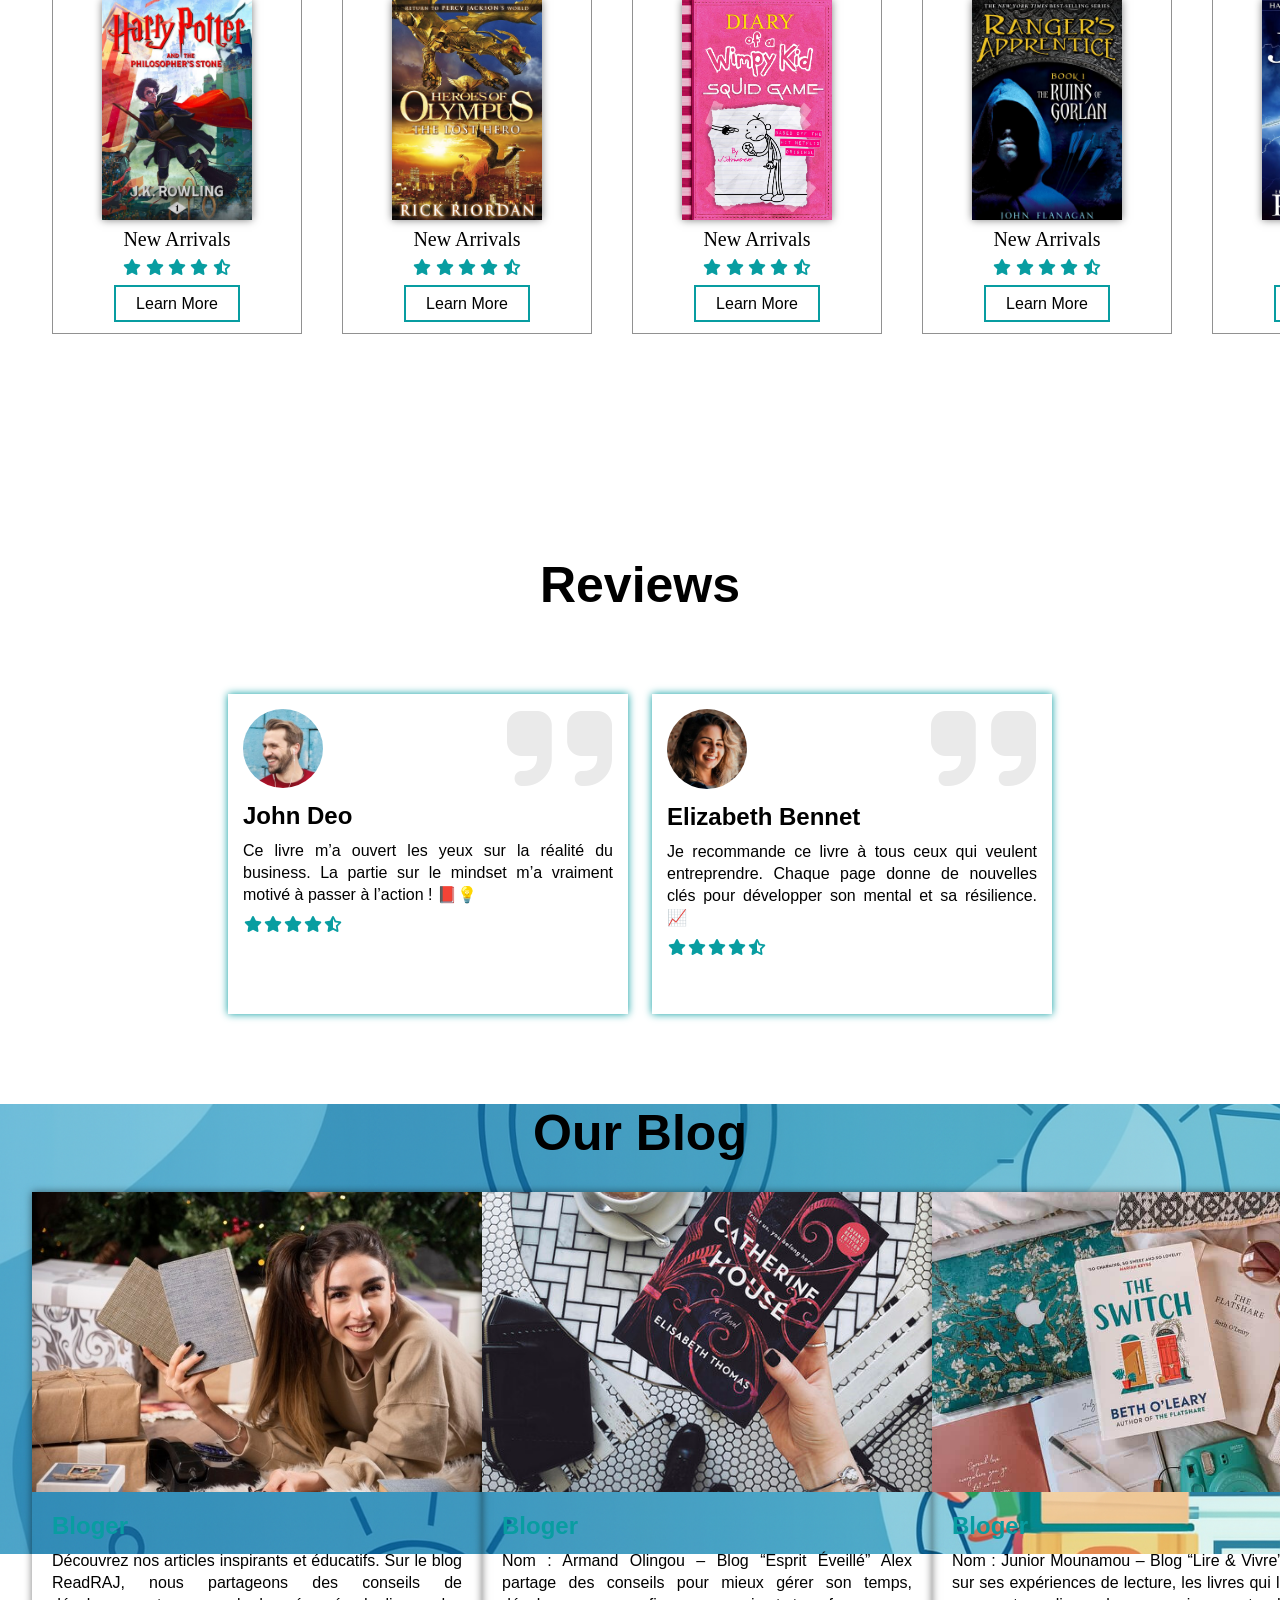
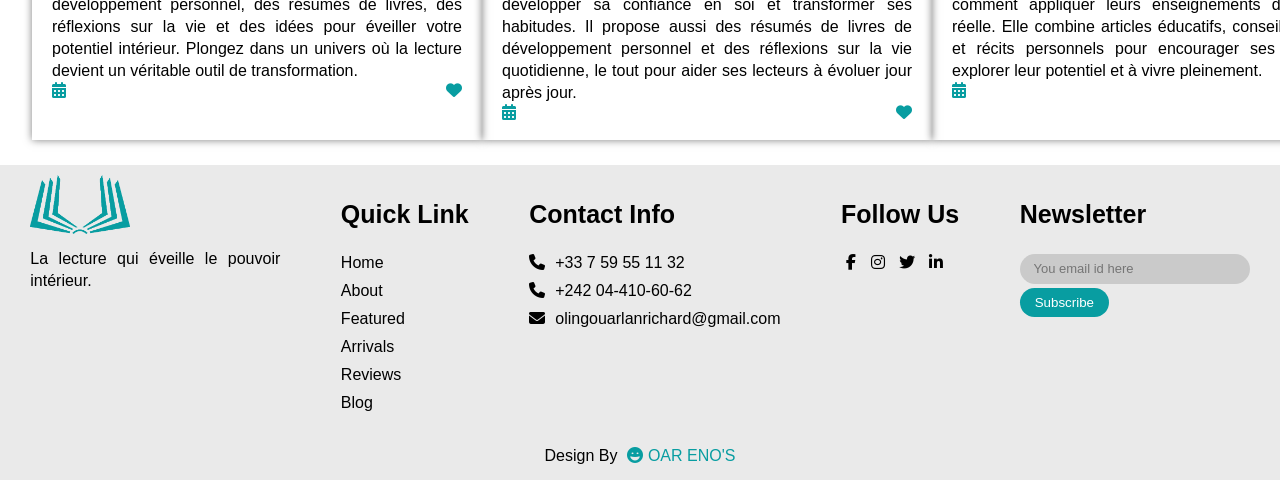
==== commit fdebc7bd: "Update index.html" ====
--- a/index.html
+++ b/index.html
@@ -412,7 +412,7 @@
                         <i class="fa-solid fa-star"></i>
                         <i class="fa-solid fa-star-half-stroke"></i>
                     </div>
-                    <a href="files/20 ANS ET SEUL CONTRE LE.pdf" class="arrivals_btn">Description</a>
+                     <a href="files/20 ANS ET SEUL CONTRE LE.pdf" class="download_btn" download>Télécharger</a>
                 </div>
             </div>
 
@@ -857,3 +857,4 @@
 
 
 
+
